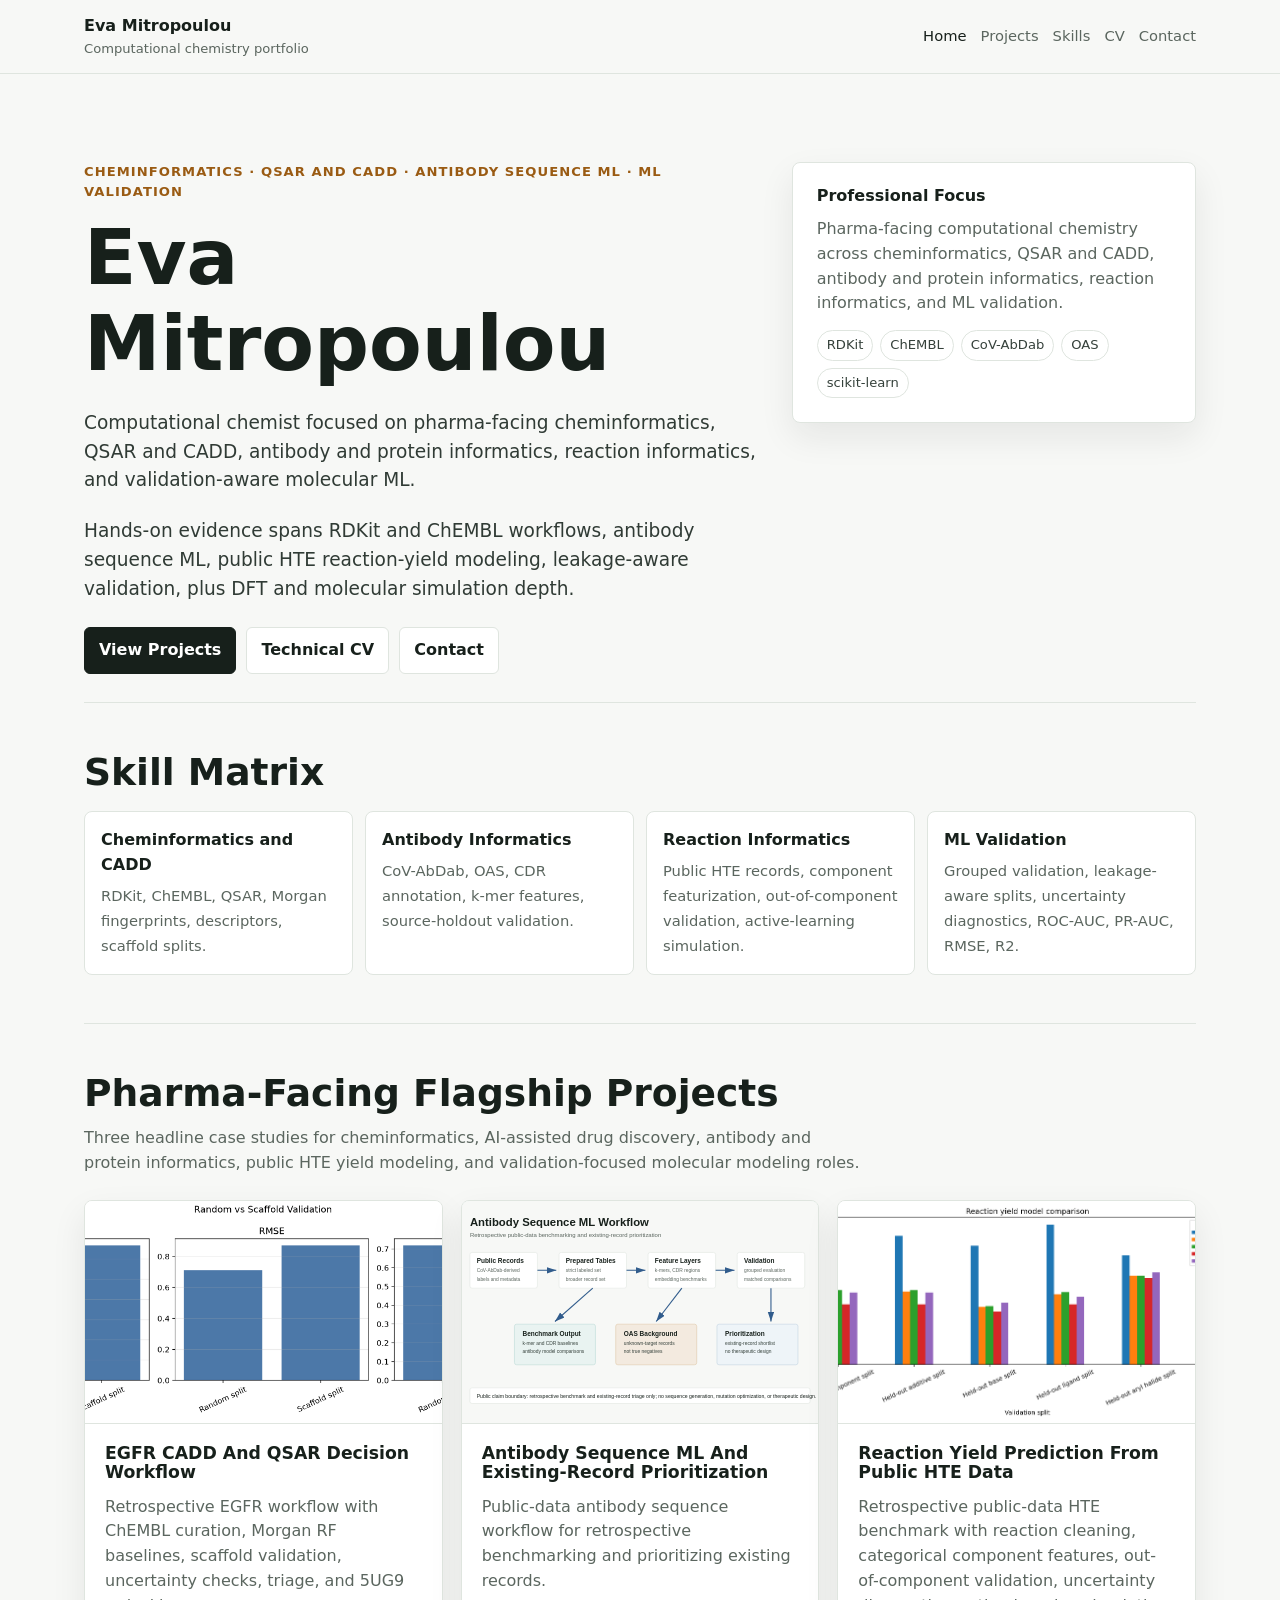
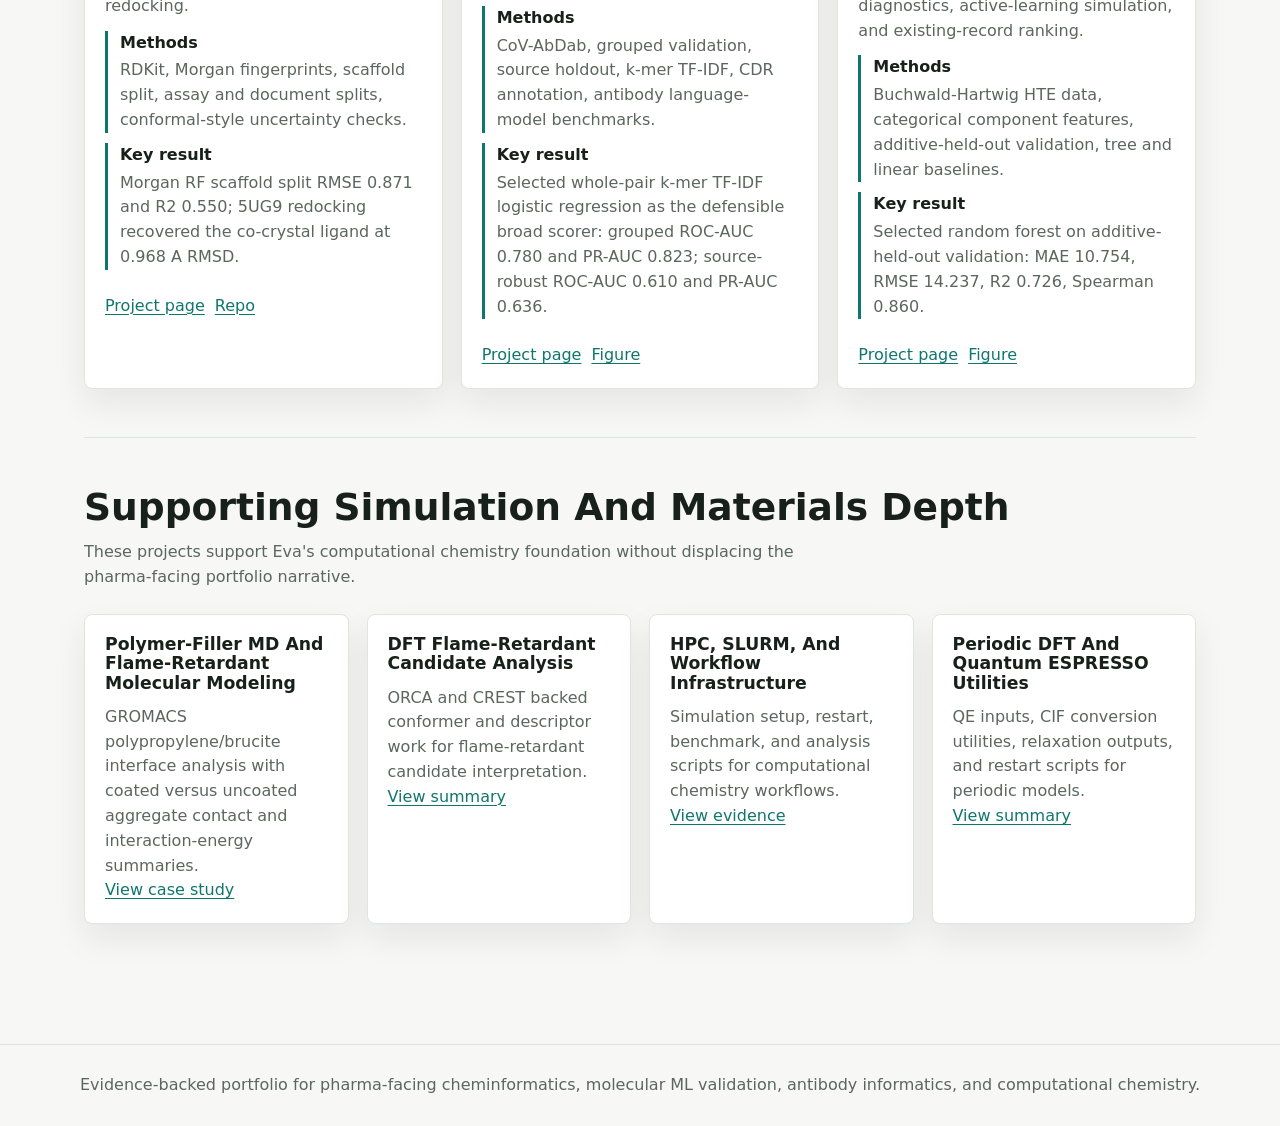
==== docs/index.html @ 7060576e "Normalize portfolio project hierarchy" ====
<!doctype html>
<html lang="en">
  <head>
    <meta charset="utf-8">
    <meta name="viewport" content="width=device-width, initial-scale=1">
    <title>Eva Mitropoulou | Computational Chemistry Portfolio</title>
    <meta name="description" content="Eva Mitropoulou portfolio: cheminformatics, QSAR and CADD, antibody sequence ML, reaction informatics, molecular simulation, and ML validation.">
    <link rel="stylesheet" href="assets/css/styles.css">
  </head>
  <body>
    <header class="site-header">
      <nav class="nav" aria-label="Primary navigation">
        <a class="brand" href="index.html">
          <strong>Eva Mitropoulou</strong>
          <span>Computational chemistry portfolio</span>
        </a>
        <div class="nav-links">
          <a href="index.html" aria-current="page">Home</a>
          <a href="projects.html">Projects</a>
          <a href="skills.html">Skills</a>
          <a href="cv.html">CV</a>
          <a href="contact.html">Contact</a>
        </div>
      </nav>
    </header>

    <main>
      <section class="hero">
        <div>
          <p class="eyebrow">Cheminformatics · QSAR and CADD · antibody sequence ML · ML validation</p>
          <h1>Eva Mitropoulou</h1>
          <p class="lead">Computational chemist focused on pharma-facing cheminformatics, QSAR and CADD, antibody and protein informatics, reaction informatics, and validation-aware molecular ML.</p>
          <p class="lead">Hands-on evidence spans RDKit and ChEMBL workflows, antibody sequence ML, public HTE reaction-yield modeling, leakage-aware validation, plus DFT and molecular simulation depth.</p>
          <div class="cta-row">
            <a class="button" href="projects.html">View Projects</a>
            <a class="button secondary" href="cv.html">Technical CV</a>
            <a class="button secondary" href="contact.html">Contact</a>
          </div>
        </div>
        <aside class="hero-panel" aria-label="Professional focus">
          <h2>Professional Focus</h2>
          <p>Pharma-facing computational chemistry across cheminformatics, QSAR and CADD, antibody and protein informatics, reaction informatics, and ML validation.</p>
          <ul class="tag-list">
            <li>RDKit</li>
            <li>ChEMBL</li>
            <li>CoV-AbDab</li>
            <li>OAS</li>
            <li>scikit-learn</li>
          </ul>
        </aside>
      </section>

      <section class="section" aria-labelledby="skill-matrix">
        <h2 id="skill-matrix">Skill Matrix</h2>
        <div class="matrix">
          <div class="matrix-item">
            <strong>Cheminformatics and CADD</strong>
            <span>RDKit, ChEMBL, QSAR, Morgan fingerprints, descriptors, scaffold splits.</span>
          </div>
          <div class="matrix-item">
            <strong>Antibody Informatics</strong>
            <span>CoV-AbDab, OAS, CDR annotation, k-mer features, source-holdout validation.</span>
          </div>
          <div class="matrix-item">
            <strong>Reaction Informatics</strong>
              <span>Public HTE records, component featurization, out-of-component validation, active-learning simulation.</span>
          </div>
          <div class="matrix-item">
            <strong>ML Validation</strong>
              <span>Grouped validation, leakage-aware splits, uncertainty diagnostics, ROC-AUC, PR-AUC, RMSE, R2.</span>
          </div>
        </div>
      </section>

      <section class="section" aria-labelledby="flagships">
        <h2 id="flagships">Pharma-Facing Flagship Projects</h2>
        <p class="section-intro">Three headline case studies for cheminformatics, AI-assisted drug discovery, antibody and protein informatics, public HTE yield modeling, and validation-focused molecular modeling roles.</p>
        <div class="grid three">

          <article class="card">
            <img class="figure-thumb" src="assets/figures/egfr_random_vs_scaffold.png" alt="EGFR random versus scaffold split performance">
            <div class="card-body">
              <h3>EGFR CADD And QSAR Decision Workflow</h3>
              <p>Retrospective EGFR workflow with ChEMBL curation, Morgan RF baselines, scaffold validation, uncertainty checks, triage, and 5UG9 redocking.</p>
              <dl class="meta-list">
                <div>
                  <dt>Methods</dt>
                  <dd>RDKit, Morgan fingerprints, scaffold split, assay and document splits, conformal-style uncertainty checks.</dd>
                </div>
                <div>
                  <dt>Key result</dt>
                  <dd>Morgan RF scaffold split RMSE 0.871 and R2 0.550; 5UG9 redocking recovered the co-crystal ligand at 0.968 A RMSD.</dd>
                </div>
              </dl>
              <div class="link-row">
                <a href="projects/egfr-qsar-cadd.html">Project page</a>
                <a href="https://github.com/eva-mitropoulou/egfr-cadd-qsar-admet">Repo</a>
              </div>
            </div>
          </article>
          <article class="card">
            <img class="figure-thumb" src="assets/figures/antibody_pipeline.svg" alt="Antibody sequence ML workflow diagram">
            <div class="card-body">
              <h3>Antibody Sequence ML And Existing-Record Prioritization</h3>
              <p>Public-data antibody sequence workflow for retrospective benchmarking and prioritizing existing records.</p>
              <dl class="meta-list">
                <div>
                  <dt>Methods</dt>
                  <dd>CoV-AbDab, grouped validation, source holdout, k-mer TF-IDF, CDR annotation, antibody language-model benchmarks.</dd>
                </div>
                <div>
                  <dt>Key result</dt>
                  <dd>Selected whole-pair k-mer TF-IDF logistic regression as the defensible broad scorer: grouped ROC-AUC 0.780 and PR-AUC 0.823; source-robust ROC-AUC 0.610 and PR-AUC 0.636.</dd>
                </div>
              </dl>
              <div class="link-row">
                <a href="projects/antibody-sequence-ml.html">Project page</a>
                <a href="assets/figures/antibody_pipeline.svg">Figure</a>
              </div>
            </div>
          </article>

          <article class="card">
            <img class="figure-thumb" src="assets/figures/reaction_yield_model_comparison.png" alt="Reaction-yield model comparison by validation split">
            <div class="card-body">
              <h3>Reaction Yield Prediction From Public HTE Data</h3>
              <p>Retrospective public-data HTE benchmark with reaction cleaning, categorical component features, out-of-component validation, uncertainty diagnostics, active-learning simulation, and existing-record ranking.</p>
              <dl class="meta-list">
                <div>
                  <dt>Methods</dt>
                  <dd>Buchwald-Hartwig HTE data, categorical component features, additive-held-out validation, tree and linear baselines.</dd>
                </div>
                <div>
                  <dt>Key result</dt>
                  <dd>Selected random forest on additive-held-out validation: MAE 10.754, RMSE 14.237, R2 0.726, Spearman 0.860.</dd>
                </div>
              </dl>
              <div class="link-row">
                <a href="projects/reaction-yield-ml.html">Project page</a>
                <a href="assets/figures/reaction_yield_active_learning_budget_curve.png">Figure</a>
              </div>
            </div>
          </article>
        </div>
      </section>

      <section class="section" aria-labelledby="secondary">
        <h2 id="secondary">Supporting Simulation And Materials Depth</h2>
        <p class="section-intro">These projects support Eva's computational chemistry foundation without displacing the pharma-facing portfolio narrative.</p>
        <div class="grid four">
          <article class="card">
            <div class="card-body">
              <h3>Polymer-Filler MD And Flame-Retardant Molecular Modeling</h3>
              <p>GROMACS polypropylene/brucite interface analysis with coated versus uncoated aggregate contact and interaction-energy summaries.</p>
              <a href="projects/polymer-filler-md.html">View case study</a>
            </div>
          </article>
          <article class="card">
            <div class="card-body">
              <h3>DFT Flame-Retardant Candidate Analysis</h3>
              <p>ORCA and CREST backed conformer and descriptor work for flame-retardant candidate interpretation.</p>
              <a href="projects.html#secondary-projects">View summary</a>
            </div>
          </article>
          <article class="card">
            <div class="card-body">
              <h3>HPC, SLURM, And Workflow Infrastructure</h3>
              <p>Simulation setup, restart, benchmark, and analysis scripts for computational chemistry workflows.</p>
              <a href="skills.html#reproducibility">View evidence</a>
            </div>
          </article>
          <article class="card">
            <div class="card-body">
              <h3>Periodic DFT And Quantum ESPRESSO Utilities</h3>
              <p>QE inputs, CIF conversion utilities, relaxation outputs, and restart scripts for periodic models.</p>
              <a href="projects.html#secondary-projects">View summary</a>
            </div>
          </article>
        </div>
      </section>
    </main>

    <footer class="footer">
      <span>Evidence-backed portfolio for pharma-facing cheminformatics, molecular ML validation, antibody informatics, and computational chemistry.</span>
    </footer>
  </body>
</html>
---- docs/assets/css/styles.css ----
:root {
  --bg: #f7f8f6;
  --panel: #ffffff;
  --ink: #17201b;
  --muted: #5b665f;
  --line: #dfe5df;
  --accent: #0f766e;
  --accent-2: #9a5b13;
  --accent-3: #315c8c;
  --soft: #e9f3f1;
  --soft-2: #f3eadf;
  --shadow: 0 14px 34px rgba(20, 31, 27, 0.08);
}

* {
  box-sizing: border-box;
}

html {
  scroll-behavior: smooth;
}

body {
  margin: 0;
  background: var(--bg);
  color: var(--ink);
  font-family: Inter, ui-sans-serif, system-ui, -apple-system, BlinkMacSystemFont, "Segoe UI", sans-serif;
  font-size: 16px;
  line-height: 1.55;
}

a {
  color: var(--accent);
  text-decoration-thickness: 1px;
  text-underline-offset: 3px;
}

a:hover {
  color: #0b5f59;
}

.site-header {
  position: sticky;
  top: 0;
  z-index: 10;
  border-bottom: 1px solid var(--line);
  background: rgba(247, 248, 246, 0.94);
  backdrop-filter: blur(12px);
}

.nav {
  display: flex;
  align-items: center;
  justify-content: space-between;
  max-width: 1160px;
  margin: 0 auto;
  padding: 14px 24px;
  gap: 20px;
}

.brand {
  display: flex;
  flex-direction: column;
  color: var(--ink);
  text-decoration: none;
  min-width: 210px;
}

.brand strong {
  font-size: 1rem;
  letter-spacing: 0;
}

.brand span {
  color: var(--muted);
  font-size: 0.82rem;
}

.nav-links {
  display: flex;
  flex-wrap: wrap;
  justify-content: flex-end;
  gap: 14px;
}

.nav-links a {
  color: var(--muted);
  font-size: 0.92rem;
  text-decoration: none;
}

.nav-links a[aria-current="page"],
.nav-links a:hover {
  color: var(--ink);
}

main {
  max-width: 1160px;
  margin: 0 auto;
  padding: 54px 24px 72px;
}

.hero {
  display: grid;
  grid-template-columns: minmax(0, 1.25fr) minmax(290px, 0.75fr);
  gap: 34px;
  align-items: start;
  padding: 34px 0 28px;
}

.eyebrow {
  margin: 0 0 12px;
  color: var(--accent-2);
  font-size: 0.82rem;
  font-weight: 700;
  letter-spacing: 0.08em;
  text-transform: uppercase;
}

h1,
h2,
h3 {
  margin: 0;
  line-height: 1.12;
  letter-spacing: 0;
}

h1 {
  max-width: 900px;
  font-size: clamp(2.2rem, 6vw, 5rem);
}

h2 {
  font-size: clamp(1.55rem, 3vw, 2.35rem);
  margin-bottom: 18px;
}

h3 {
  font-size: 1.08rem;
}

.lead {
  max-width: 790px;
  margin: 22px 0 0;
  color: #303b35;
  font-size: 1.16rem;
}

.hero-panel {
  border: 1px solid var(--line);
  border-radius: 8px;
  background: var(--panel);
  box-shadow: var(--shadow);
  padding: 24px;
}

.hero-panel h2 {
  font-size: 1rem;
  margin-bottom: 12px;
}

.hero-panel p {
  margin: 0;
  color: var(--muted);
}

.cta-row,
.link-row {
  display: flex;
  flex-wrap: wrap;
  gap: 10px;
  margin-top: 24px;
}

.button {
  display: inline-flex;
  align-items: center;
  justify-content: center;
  min-height: 42px;
  padding: 10px 14px;
  border: 1px solid var(--ink);
  border-radius: 6px;
  background: var(--ink);
  color: white;
  font-weight: 700;
  text-decoration: none;
}

.button.secondary {
  border-color: var(--line);
  background: white;
  color: var(--ink);
}

.section {
  padding: 48px 0;
  border-top: 1px solid var(--line);
}

.section:first-child {
  border-top: 0;
}

.section-intro {
  max-width: 780px;
  margin: -6px 0 24px;
  color: var(--muted);
}

.grid {
  display: grid;
  gap: 18px;
}

.grid.three {
  grid-template-columns: repeat(3, minmax(0, 1fr));
}

.grid.four {
  grid-template-columns: repeat(4, minmax(0, 1fr));
}

.grid.two {
  grid-template-columns: repeat(2, minmax(0, 1fr));
}

.card {
  border: 1px solid var(--line);
  border-radius: 8px;
  background: var(--panel);
  box-shadow: var(--shadow);
  overflow: hidden;
}

.card-body {
  padding: 20px;
}

.card p {
  color: var(--muted);
}

.card p,
.card ul,
.card dl {
  margin: 12px 0 0;
}

.figure-thumb {
  display: block;
  width: 100%;
  aspect-ratio: 16 / 10;
  object-fit: cover;
  border-bottom: 1px solid var(--line);
  background: var(--soft);
}

.tag-list {
  display: flex;
  flex-wrap: wrap;
  gap: 7px;
  margin: 14px 0 0;
  padding: 0;
  list-style: none;
}

.tag-list li {
  border: 1px solid var(--line);
  border-radius: 999px;
  background: #fff;
  color: #35413b;
  font-size: 0.82rem;
  padding: 4px 9px;
}

.meta-list {
  display: grid;
  gap: 10px;
}

.meta-list div {
  border-left: 3px solid var(--accent);
  padding-left: 12px;
}

.meta-list dt {
  color: var(--ink);
  font-weight: 700;
}

.meta-list dd {
  margin: 3px 0 0;
  color: var(--muted);
}

.matrix {
  display: grid;
  grid-template-columns: repeat(4, minmax(0, 1fr));
  gap: 12px;
}

.matrix-item {
  border: 1px solid var(--line);
  border-radius: 8px;
  background: var(--panel);
  padding: 16px;
}

.matrix-item strong {
  display: block;
  margin-bottom: 6px;
}

.matrix-item span {
  color: var(--muted);
  font-size: 0.92rem;
}

.project-detail {
  max-width: 920px;
}

.project-detail h2 {
  margin-top: 38px;
  font-size: 1.55rem;
}

.project-detail h2:first-of-type {
  margin-top: 0;
}

.project-detail p,
.project-detail li {
  color: #333f39;
}

.project-detail figure {
  margin: 24px 0;
}

.project-detail figure img {
  width: 100%;
  border: 1px solid var(--line);
  border-radius: 8px;
  background: white;
}

.project-detail figcaption {
  color: var(--muted);
  font-size: 0.92rem;
  margin-top: 8px;
}

.table-wrap {
  overflow-x: auto;
  border: 1px solid var(--line);
  border-radius: 8px;
  background: white;
}

table {
  width: 100%;
  border-collapse: collapse;
  min-width: 620px;
}

th,
td {
  padding: 12px 14px;
  border-bottom: 1px solid var(--line);
  text-align: left;
  vertical-align: top;
}

th {
  background: var(--soft);
  font-size: 0.88rem;
}

td {
  color: #344039;
}

.callout {
  border-left: 4px solid var(--accent-3);
  background: #eef4f8;
  padding: 16px 18px;
  margin: 22px 0;
}

.callout p {
  margin: 0;
}

.footer {
  border-top: 1px solid var(--line);
  padding: 28px 24px;
  color: var(--muted);
  text-align: center;
}

@media (max-width: 900px) {
  .hero,
  .grid.four,
  .grid.three,
  .grid.two,
  .matrix {
    grid-template-columns: 1fr;
  }

  .nav {
    align-items: flex-start;
    flex-direction: column;
  }

  .nav-links {
    justify-content: flex-start;
  }
}

@media (max-width: 560px) {
  main {
    padding: 34px 18px 56px;
  }

  .hero {
    padding-top: 12px;
  }

  h1 {
    font-size: 2.3rem;
  }
}
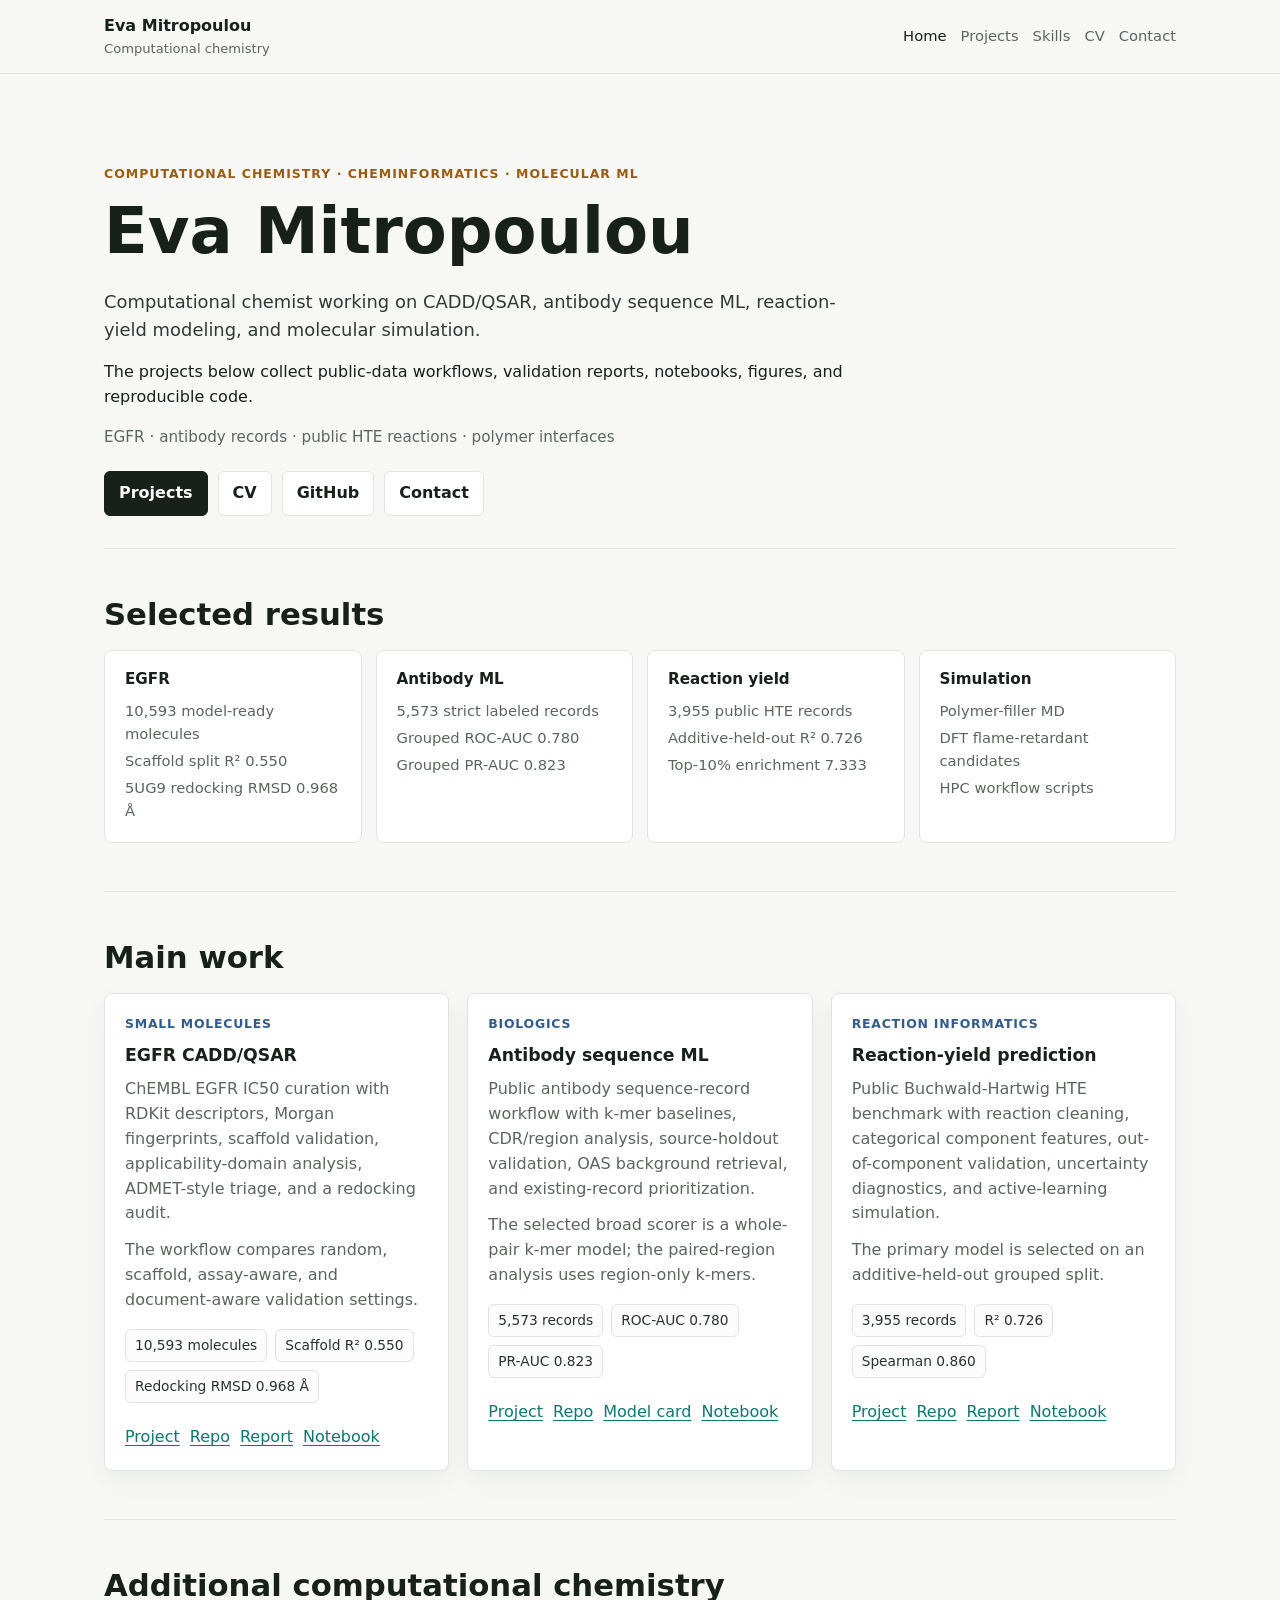
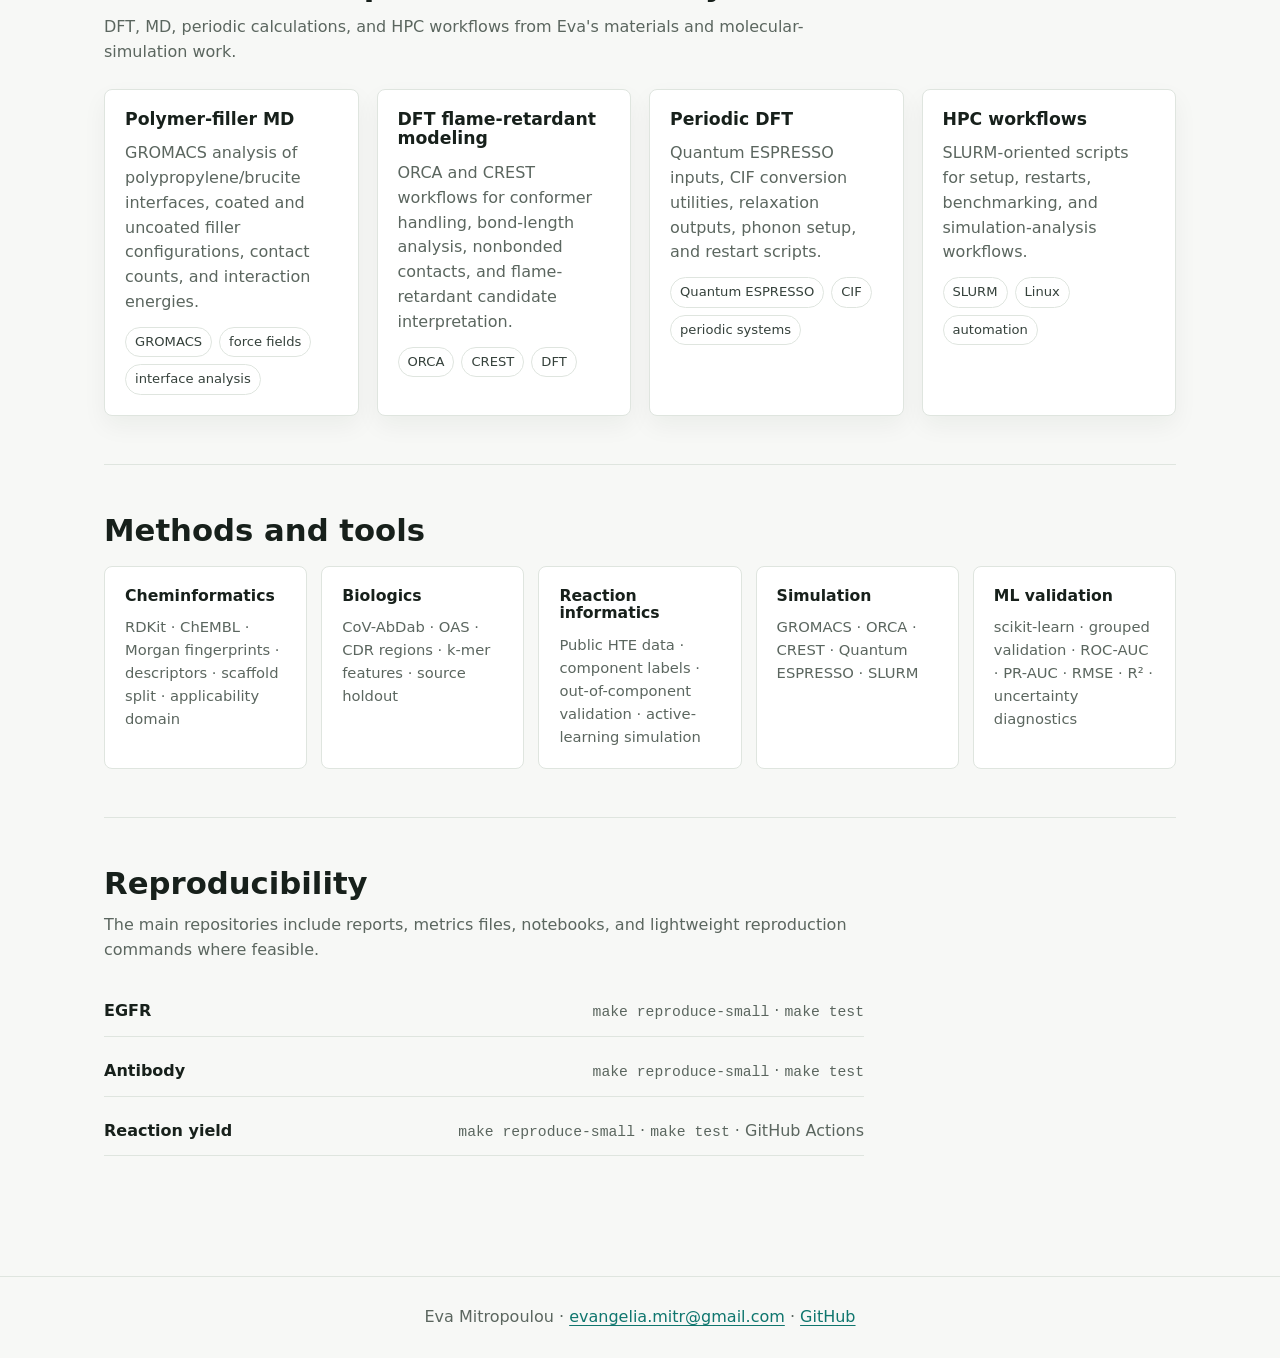
==== commit c70780bd: "Refine portfolio site with laconic technical layout" ====
--- a/docs/index.html
+++ b/docs/index.html
@@ -3,8 +3,14 @@
   <head>
     <meta charset="utf-8">
     <meta name="viewport" content="width=device-width, initial-scale=1">
-    <title>Eva Mitropoulou | Computational Chemistry Portfolio</title>
-    <meta name="description" content="Eva Mitropoulou portfolio: cheminformatics, QSAR and CADD, antibody sequence ML, reaction informatics, molecular simulation, and ML validation.">
+    <title>Eva Mitropoulou | Computational Chemistry</title>
+    <meta name="description" content="Computational chemistry portfolio: CADD/QSAR, antibody sequence ML, reaction-yield modeling, molecular simulation, and ML validation.">
+    <meta property="og:title" content="Eva Mitropoulou | Computational Chemistry">
+    <meta property="og:description" content="Computational chemistry portfolio: CADD/QSAR, antibody sequence ML, reaction-yield modeling, molecular simulation, and ML validation.">
+    <meta property="og:type" content="website">
+    <meta property="og:url" content="https://eva-mitropoulou.github.io/portfolio/">
+    <meta property="og:image" content="https://eva-mitropoulou.github.io/portfolio/assets/figures/portfolio_og_card.svg">
+    <link rel="icon" href="assets/figures/favicon.svg" type="image/svg+xml">
     <link rel="stylesheet" href="assets/css/styles.css">
   </head>
   <body>
@@ -12,7 +18,7 @@
       <nav class="nav" aria-label="Primary navigation">
         <a class="brand" href="index.html">
           <strong>Eva Mitropoulou</strong>
-          <span>Computational chemistry portfolio</span>
+          <span>Computational chemistry</span>
         </a>
         <div class="nav-links">
           <a href="index.html" aria-current="page">Home</a>
@@ -26,162 +32,182 @@
 
     <main>
       <section class="hero">
-        <div>
-          <p class="eyebrow">Cheminformatics · QSAR and CADD · antibody sequence ML · ML validation</p>
-          <h1>Eva Mitropoulou</h1>
-          <p class="lead">Computational chemist focused on pharma-facing cheminformatics, QSAR and CADD, antibody and protein informatics, reaction informatics, and validation-aware molecular ML.</p>
-          <p class="lead">Hands-on evidence spans RDKit and ChEMBL workflows, antibody sequence ML, public HTE reaction-yield modeling, leakage-aware validation, plus DFT and molecular simulation depth.</p>
-          <div class="cta-row">
-            <a class="button" href="projects.html">View Projects</a>
-            <a class="button secondary" href="cv.html">Technical CV</a>
-            <a class="button secondary" href="contact.html">Contact</a>
-          </div>
-        </div>
-        <aside class="hero-panel" aria-label="Professional focus">
-          <h2>Professional Focus</h2>
-          <p>Pharma-facing computational chemistry across cheminformatics, QSAR and CADD, antibody and protein informatics, reaction informatics, and ML validation.</p>
-          <ul class="tag-list">
-            <li>RDKit</li>
-            <li>ChEMBL</li>
-            <li>CoV-AbDab</li>
-            <li>OAS</li>
-            <li>scikit-learn</li>
-          </ul>
-        </aside>
-      </section>
-
-      <section class="section" aria-labelledby="skill-matrix">
-        <h2 id="skill-matrix">Skill Matrix</h2>
-        <div class="matrix">
-          <div class="matrix-item">
-            <strong>Cheminformatics and CADD</strong>
-            <span>RDKit, ChEMBL, QSAR, Morgan fingerprints, descriptors, scaffold splits.</span>
-          </div>
-          <div class="matrix-item">
-            <strong>Antibody Informatics</strong>
-            <span>CoV-AbDab, OAS, CDR annotation, k-mer features, source-holdout validation.</span>
-          </div>
-          <div class="matrix-item">
-            <strong>Reaction Informatics</strong>
-              <span>Public HTE records, component featurization, out-of-component validation, active-learning simulation.</span>
-          </div>
-          <div class="matrix-item">
-            <strong>ML Validation</strong>
-              <span>Grouped validation, leakage-aware splits, uncertainty diagnostics, ROC-AUC, PR-AUC, RMSE, R2.</span>
-          </div>
-        </div>
-      </section>
-
-      <section class="section" aria-labelledby="flagships">
-        <h2 id="flagships">Pharma-Facing Flagship Projects</h2>
-        <p class="section-intro">Three headline case studies for cheminformatics, AI-assisted drug discovery, antibody and protein informatics, public HTE yield modeling, and validation-focused molecular modeling roles.</p>
+        <p class="eyebrow">Computational chemistry · cheminformatics · molecular ML</p>
+        <h1>Eva Mitropoulou</h1>
+        <p class="lead">Computational chemist working on CADD/QSAR, antibody sequence ML, reaction-yield modeling, and molecular simulation.</p>
+        <p>The projects below collect public-data workflows, validation reports, notebooks, figures, and reproducible code.</p>
+        <p class="hero-proof">EGFR · antibody records · public HTE reactions · polymer interfaces</p>
+        <div class="cta-row">
+          <a class="button" href="#main-work">Projects</a>
+          <a class="button secondary" href="cv.html">CV</a>
+          <a class="button secondary" href="https://github.com/eva-mitropoulou">GitHub</a>
+          <a class="button secondary" href="contact.html">Contact</a>
+        </div>
+      </section>
+
+      <section class="section" aria-labelledby="selected-results">
+        <h2 id="selected-results">Selected results</h2>
+        <div class="results-strip">
+          <article class="result-card">
+            <h3 class="result-title">EGFR</h3>
+            <p class="result-line">10,593 model-ready molecules</p>
+            <p class="result-line">Scaffold split R² 0.550</p>
+            <p class="result-line">5UG9 redocking RMSD 0.968 Å</p>
+          </article>
+          <article class="result-card">
+            <h3 class="result-title">Antibody ML</h3>
+            <p class="result-line">5,573 strict labeled records</p>
+            <p class="result-line">Grouped ROC-AUC 0.780</p>
+            <p class="result-line">Grouped PR-AUC 0.823</p>
+          </article>
+          <article class="result-card">
+            <h3 class="result-title">Reaction yield</h3>
+            <p class="result-line">3,955 public HTE records</p>
+            <p class="result-line">Additive-held-out R² 0.726</p>
+            <p class="result-line">Top-10% enrichment 7.333</p>
+          </article>
+          <article class="result-card">
+            <h3 class="result-title">Simulation</h3>
+            <p class="result-line">Polymer-filler MD</p>
+            <p class="result-line">DFT flame-retardant candidates</p>
+            <p class="result-line">HPC workflow scripts</p>
+          </article>
+        </div>
+      </section>
+
+      <section class="section" id="main-work" aria-labelledby="main-work-title">
+        <h2 id="main-work-title">Main work</h2>
         <div class="grid three">
-
-          <article class="card">
-            <img class="figure-thumb" src="assets/figures/egfr_random_vs_scaffold.png" alt="EGFR random versus scaffold split performance">
-            <div class="card-body">
-              <h3>EGFR CADD And QSAR Decision Workflow</h3>
-              <p>Retrospective EGFR workflow with ChEMBL curation, Morgan RF baselines, scaffold validation, uncertainty checks, triage, and 5UG9 redocking.</p>
-              <dl class="meta-list">
-                <div>
-                  <dt>Methods</dt>
-                  <dd>RDKit, Morgan fingerprints, scaffold split, assay and document splits, conformal-style uncertainty checks.</dd>
-                </div>
-                <div>
-                  <dt>Key result</dt>
-                  <dd>Morgan RF scaffold split RMSE 0.871 and R2 0.550; 5UG9 redocking recovered the co-crystal ligand at 0.968 A RMSD.</dd>
-                </div>
-              </dl>
-              <div class="link-row">
-                <a href="projects/egfr-qsar-cadd.html">Project page</a>
-                <a href="https://github.com/eva-mitropoulou/egfr-cadd-qsar-admet">Repo</a>
-              </div>
-            </div>
-          </article>
-          <article class="card">
-            <img class="figure-thumb" src="assets/figures/antibody_pipeline.svg" alt="Antibody sequence ML workflow diagram">
-            <div class="card-body">
-              <h3>Antibody Sequence ML And Existing-Record Prioritization</h3>
-              <p>Public-data antibody sequence workflow for retrospective benchmarking and prioritizing existing records.</p>
-              <dl class="meta-list">
-                <div>
-                  <dt>Methods</dt>
-                  <dd>CoV-AbDab, grouped validation, source holdout, k-mer TF-IDF, CDR annotation, antibody language-model benchmarks.</dd>
-                </div>
-                <div>
-                  <dt>Key result</dt>
-                  <dd>Selected whole-pair k-mer TF-IDF logistic regression as the defensible broad scorer: grouped ROC-AUC 0.780 and PR-AUC 0.823; source-robust ROC-AUC 0.610 and PR-AUC 0.636.</dd>
-                </div>
-              </dl>
-              <div class="link-row">
-                <a href="projects/antibody-sequence-ml.html">Project page</a>
-                <a href="assets/figures/antibody_pipeline.svg">Figure</a>
-              </div>
-            </div>
-          </article>
-
-          <article class="card">
-            <img class="figure-thumb" src="assets/figures/reaction_yield_model_comparison.png" alt="Reaction-yield model comparison by validation split">
-            <div class="card-body">
-              <h3>Reaction Yield Prediction From Public HTE Data</h3>
-              <p>Retrospective public-data HTE benchmark with reaction cleaning, categorical component features, out-of-component validation, uncertainty diagnostics, active-learning simulation, and existing-record ranking.</p>
-              <dl class="meta-list">
-                <div>
-                  <dt>Methods</dt>
-                  <dd>Buchwald-Hartwig HTE data, categorical component features, additive-held-out validation, tree and linear baselines.</dd>
-                </div>
-                <div>
-                  <dt>Key result</dt>
-                  <dd>Selected random forest on additive-held-out validation: MAE 10.754, RMSE 14.237, R2 0.726, Spearman 0.860.</dd>
-                </div>
-              </dl>
-              <div class="link-row">
-                <a href="projects/reaction-yield-ml.html">Project page</a>
-                <a href="assets/figures/reaction_yield_active_learning_budget_curve.png">Figure</a>
-              </div>
-            </div>
-          </article>
-        </div>
-      </section>
-
-      <section class="section" aria-labelledby="secondary">
-        <h2 id="secondary">Supporting Simulation And Materials Depth</h2>
-        <p class="section-intro">These projects support Eva's computational chemistry foundation without displacing the pharma-facing portfolio narrative.</p>
+          <article class="work-card">
+            <span class="domain-label">Small molecules</span>
+            <h3>EGFR CADD/QSAR</h3>
+            <p>ChEMBL EGFR IC50 curation with RDKit descriptors, Morgan fingerprints, scaffold validation, applicability-domain analysis, ADMET-style triage, and a redocking audit.</p>
+            <p>The workflow compares random, scaffold, assay-aware, and document-aware validation settings.</p>
+            <div class="metric-row">
+              <span class="mini-metric">10,593 molecules</span>
+              <span class="mini-metric">Scaffold R² 0.550</span>
+              <span class="mini-metric">Redocking RMSD 0.968 Å</span>
+            </div>
+            <div class="link-row">
+              <a href="projects/egfr-qsar-cadd.html">Project</a>
+              <a href="https://github.com/eva-mitropoulou/egfr-cadd-qsar-admet">Repo</a>
+              <a href="https://github.com/eva-mitropoulou/egfr-cadd-qsar-admet/blob/main/reports/final_egfr_cadd_qsar_report.md">Report</a>
+              <a href="https://github.com/eva-mitropoulou/portfolio/blob/master/projects/egfr-cadd-qsar/notebooks/02_egfr_qsar_cadd_benchmark.ipynb">Notebook</a>
+            </div>
+          </article>
+
+          <article class="work-card">
+            <span class="domain-label">Biologics</span>
+            <h3>Antibody sequence ML</h3>
+            <p>Public antibody sequence-record workflow with k-mer baselines, CDR/region analysis, source-holdout validation, OAS background retrieval, and existing-record prioritization.</p>
+            <p>The selected broad scorer is a whole-pair k-mer model; the paired-region analysis uses region-only k-mers.</p>
+            <div class="metric-row">
+              <span class="mini-metric">5,573 records</span>
+              <span class="mini-metric">ROC-AUC 0.780</span>
+              <span class="mini-metric">PR-AUC 0.823</span>
+            </div>
+            <div class="link-row">
+              <a href="projects/antibody-sequence-ml.html">Project</a>
+              <a href="https://github.com/eva-mitropoulou/antibody-prioritization">Repo</a>
+              <a href="https://github.com/eva-mitropoulou/antibody-prioritization/blob/main/docs/MODEL_CARD.md">Model card</a>
+              <a href="https://github.com/eva-mitropoulou/portfolio/blob/master/projects/antibody-sequence-ml/notebooks/01_antibody_sequence_ml_workflow.ipynb">Notebook</a>
+            </div>
+          </article>
+
+          <article class="work-card">
+            <span class="domain-label">Reaction informatics</span>
+            <h3>Reaction-yield prediction</h3>
+            <p>Public Buchwald-Hartwig HTE benchmark with reaction cleaning, categorical component features, out-of-component validation, uncertainty diagnostics, and active-learning simulation.</p>
+            <p>The primary model is selected on an additive-held-out grouped split.</p>
+            <div class="metric-row">
+              <span class="mini-metric">3,955 records</span>
+              <span class="mini-metric">R² 0.726</span>
+              <span class="mini-metric">Spearman 0.860</span>
+            </div>
+            <div class="link-row">
+              <a href="projects/reaction-yield-ml.html">Project</a>
+              <a href="https://github.com/eva-mitropoulou/reaction-yield-prediction">Repo</a>
+              <a href="https://github.com/eva-mitropoulou/reaction-yield-prediction/blob/main/reports/final_project_report.md">Report</a>
+              <a href="https://github.com/eva-mitropoulou/portfolio/blob/master/projects/reaction-yield-ml/notebooks/04_reaction_yield_ml_walkthrough.ipynb">Notebook</a>
+            </div>
+          </article>
+        </div>
+      </section>
+
+      <section class="section" aria-labelledby="additional-chemistry">
+        <h2 id="additional-chemistry">Additional computational chemistry</h2>
+        <p class="section-intro">DFT, MD, periodic calculations, and HPC workflows from Eva's materials and molecular-simulation work.</p>
         <div class="grid four">
-          <article class="card">
-            <div class="card-body">
-              <h3>Polymer-Filler MD And Flame-Retardant Molecular Modeling</h3>
-              <p>GROMACS polypropylene/brucite interface analysis with coated versus uncoated aggregate contact and interaction-energy summaries.</p>
-              <a href="projects/polymer-filler-md.html">View case study</a>
-            </div>
-          </article>
-          <article class="card">
-            <div class="card-body">
-              <h3>DFT Flame-Retardant Candidate Analysis</h3>
-              <p>ORCA and CREST backed conformer and descriptor work for flame-retardant candidate interpretation.</p>
-              <a href="projects.html#secondary-projects">View summary</a>
-            </div>
-          </article>
-          <article class="card">
-            <div class="card-body">
-              <h3>HPC, SLURM, And Workflow Infrastructure</h3>
-              <p>Simulation setup, restart, benchmark, and analysis scripts for computational chemistry workflows.</p>
-              <a href="skills.html#reproducibility">View evidence</a>
-            </div>
-          </article>
-          <article class="card">
-            <div class="card-body">
-              <h3>Periodic DFT And Quantum ESPRESSO Utilities</h3>
-              <p>QE inputs, CIF conversion utilities, relaxation outputs, and restart scripts for periodic models.</p>
-              <a href="projects.html#secondary-projects">View summary</a>
-            </div>
-          </article>
+          <article class="card compact-card">
+            <div class="card-body">
+              <h3>Polymer-filler MD</h3>
+              <p>GROMACS analysis of polypropylene/brucite interfaces, coated and uncoated filler configurations, contact counts, and interaction energies.</p>
+              <ul class="tag-list"><li>GROMACS</li><li>force fields</li><li>interface analysis</li></ul>
+            </div>
+          </article>
+          <article class="card compact-card">
+            <div class="card-body">
+              <h3>DFT flame-retardant modeling</h3>
+              <p>ORCA and CREST workflows for conformer handling, bond-length analysis, nonbonded contacts, and flame-retardant candidate interpretation.</p>
+              <ul class="tag-list"><li>ORCA</li><li>CREST</li><li>DFT</li></ul>
+            </div>
+          </article>
+          <article class="card compact-card">
+            <div class="card-body">
+              <h3>Periodic DFT</h3>
+              <p>Quantum ESPRESSO inputs, CIF conversion utilities, relaxation outputs, phonon setup, and restart scripts.</p>
+              <ul class="tag-list"><li>Quantum ESPRESSO</li><li>CIF</li><li>periodic systems</li></ul>
+            </div>
+          </article>
+          <article class="card compact-card">
+            <div class="card-body">
+              <h3>HPC workflows</h3>
+              <p>SLURM-oriented scripts for setup, restarts, benchmarking, and simulation-analysis workflows.</p>
+              <ul class="tag-list"><li>SLURM</li><li>Linux</li><li>automation</li></ul>
+            </div>
+          </article>
+        </div>
+      </section>
+
+      <section class="section" aria-labelledby="methods-tools">
+        <h2 id="methods-tools">Methods and tools</h2>
+        <div class="tools-grid">
+          <div class="tool-group">
+            <h3>Cheminformatics</h3>
+            <p>RDKit · ChEMBL · Morgan fingerprints · descriptors · scaffold split · applicability domain</p>
+          </div>
+          <div class="tool-group">
+            <h3>Biologics</h3>
+            <p>CoV-AbDab · OAS · CDR regions · k-mer features · source holdout</p>
+          </div>
+          <div class="tool-group">
+            <h3>Reaction informatics</h3>
+            <p>Public HTE data · component labels · out-of-component validation · active-learning simulation</p>
+          </div>
+          <div class="tool-group">
+            <h3>Simulation</h3>
+            <p>GROMACS · ORCA · CREST · Quantum ESPRESSO · SLURM</p>
+          </div>
+          <div class="tool-group">
+            <h3>ML validation</h3>
+            <p>scikit-learn · grouped validation · ROC-AUC · PR-AUC · RMSE · R² · uncertainty diagnostics</p>
+          </div>
+        </div>
+      </section>
+
+      <section class="section" aria-labelledby="reproducibility">
+        <h2 id="reproducibility">Reproducibility</h2>
+        <p class="section-intro">The main repositories include reports, metrics files, notebooks, and lightweight reproduction commands where feasible.</p>
+        <div class="repro-grid">
+          <div><strong>EGFR</strong><span><code>make reproduce-small</code> · <code>make test</code></span></div>
+          <div><strong>Antibody</strong><span><code>make reproduce-small</code> · <code>make test</code></span></div>
+          <div><strong>Reaction yield</strong><span><code>make reproduce-small</code> · <code>make test</code> · GitHub Actions</span></div>
         </div>
       </section>
     </main>
 
     <footer class="footer">
-      <span>Evidence-backed portfolio for pharma-facing cheminformatics, molecular ML validation, antibody informatics, and computational chemistry.</span>
+      <span>Eva Mitropoulou · <a href="mailto:evangelia.mitr@gmail.com">evangelia.mitr@gmail.com</a> · <a href="https://github.com/eva-mitropoulou">GitHub</a></span>
     </footer>
   </body>
 </html>
--- a/docs/assets/css/styles.css
+++ b/docs/assets/css/styles.css
@@ -9,7 +9,7 @@
   --accent-3: #315c8c;
   --soft: #e9f3f1;
   --soft-2: #f3eadf;
-  --shadow: 0 14px 34px rgba(20, 31, 27, 0.08);
+  --shadow: 0 10px 24px rgba(20, 31, 27, 0.05);
 }
 
 * {
@@ -44,7 +44,7 @@
   top: 0;
   z-index: 10;
   border-bottom: 1px solid var(--line);
-  background: rgba(247, 248, 246, 0.94);
+  background: rgba(247, 248, 246, 0.96);
   backdrop-filter: blur(12px);
 }
 
@@ -52,7 +52,7 @@
   display: flex;
   align-items: center;
   justify-content: space-between;
-  max-width: 1160px;
+  max-width: 1120px;
   margin: 0 auto;
   padding: 14px 24px;
   gap: 20px;
@@ -61,9 +61,9 @@
 .brand {
   display: flex;
   flex-direction: column;
+  min-width: 210px;
   color: var(--ink);
   text-decoration: none;
-  min-width: 210px;
 }
 
 .brand strong {
@@ -95,23 +95,20 @@
 }
 
 main {
-  max-width: 1160px;
+  max-width: 1120px;
   margin: 0 auto;
   padding: 54px 24px 72px;
 }
 
 .hero {
-  display: grid;
-  grid-template-columns: minmax(0, 1.25fr) minmax(290px, 0.75fr);
-  gap: 34px;
-  align-items: start;
-  padding: 34px 0 28px;
+  max-width: 850px;
+  padding: 36px 0 32px;
 }
 
 .eyebrow {
   margin: 0 0 12px;
   color: var(--accent-2);
-  font-size: 0.82rem;
+  font-size: 0.78rem;
   font-weight: 700;
   letter-spacing: 0.08em;
   text-transform: uppercase;
@@ -121,18 +118,18 @@
 h2,
 h3 {
   margin: 0;
-  line-height: 1.12;
+  line-height: 1.14;
   letter-spacing: 0;
 }
 
 h1 {
   max-width: 900px;
-  font-size: clamp(2.2rem, 6vw, 5rem);
+  font-size: clamp(2.35rem, 5vw, 4.7rem);
 }
 
 h2 {
-  font-size: clamp(1.55rem, 3vw, 2.35rem);
   margin-bottom: 18px;
+  font-size: clamp(1.42rem, 2.4vw, 2.05rem);
 }
 
 h3 {
@@ -140,28 +137,20 @@
 }
 
 .lead {
-  max-width: 790px;
-  margin: 22px 0 0;
+  max-width: 760px;
+  margin: 20px 0 0;
   color: #303b35;
-  font-size: 1.16rem;
-}
-
-.hero-panel {
-  border: 1px solid var(--line);
-  border-radius: 8px;
-  background: var(--panel);
-  box-shadow: var(--shadow);
-  padding: 24px;
-}
-
-.hero-panel h2 {
-  font-size: 1rem;
-  margin-bottom: 12px;
-}
-
-.hero-panel p {
-  margin: 0;
-  color: var(--muted);
+  font-size: 1.12rem;
+}
+
+.hero p:not(.eyebrow) {
+  max-width: 760px;
+}
+
+.hero-proof {
+  margin: 12px 0 0;
+  color: var(--muted);
+  font-size: 0.95rem;
 }
 
 .cta-row,
@@ -169,15 +158,15 @@
   display: flex;
   flex-wrap: wrap;
   gap: 10px;
-  margin-top: 24px;
+  margin-top: 22px;
 }
 
 .button {
   display: inline-flex;
   align-items: center;
   justify-content: center;
-  min-height: 42px;
-  padding: 10px 14px;
+  min-height: 40px;
+  padding: 9px 14px;
   border: 1px solid var(--ink);
   border-radius: 6px;
   background: var(--ink);
@@ -202,7 +191,7 @@
 }
 
 .section-intro {
-  max-width: 780px;
+  max-width: 760px;
   margin: -6px 0 24px;
   color: var(--muted);
 }
@@ -224,26 +213,140 @@
   grid-template-columns: repeat(2, minmax(0, 1fr));
 }
 
-.card {
+.card,
+.work-card,
+.result-card,
+.tool-group,
+.at-a-glance {
   border: 1px solid var(--line);
   border-radius: 8px;
   background: var(--panel);
   box-shadow: var(--shadow);
+}
+
+.card {
   overflow: hidden;
 }
 
-.card-body {
+.card-body,
+.work-card,
+.result-card,
+.tool-group,
+.at-a-glance {
   padding: 20px;
 }
 
-.card p {
+.card p,
+.work-card p,
+.tool-group p {
   color: var(--muted);
 }
 
 .card p,
 .card ul,
-.card dl {
+.card dl,
+.work-card p,
+.tool-group p {
   margin: 12px 0 0;
+}
+
+.work-card {
+  display: flex;
+  flex-direction: column;
+  min-height: 100%;
+}
+
+.domain-label {
+  display: inline-block;
+  width: fit-content;
+  margin: 0 0 12px;
+  color: var(--accent-3);
+  font-size: 0.78rem;
+  font-weight: 700;
+  letter-spacing: 0.06em;
+  text-transform: uppercase;
+}
+
+.metric-row {
+  display: flex;
+  flex-wrap: wrap;
+  gap: 8px;
+  margin-top: 16px;
+}
+
+.mini-metric {
+  display: inline-flex;
+  align-items: center;
+  min-height: 30px;
+  padding: 5px 9px;
+  border: 1px solid var(--line);
+  border-radius: 6px;
+  background: #fbfcfb;
+  color: #29342e;
+  font-size: 0.86rem;
+}
+
+.results-strip {
+  display: grid;
+  grid-template-columns: repeat(4, minmax(0, 1fr));
+  gap: 14px;
+}
+
+.result-card {
+  box-shadow: none;
+}
+
+.result-title {
+  margin-bottom: 12px;
+  font-size: 0.95rem;
+}
+
+.result-line {
+  margin: 4px 0 0;
+  color: var(--muted);
+  font-size: 0.92rem;
+}
+
+.tools-grid {
+  display: grid;
+  grid-template-columns: repeat(5, minmax(0, 1fr));
+  gap: 14px;
+}
+
+.tool-group {
+  box-shadow: none;
+}
+
+.tool-group h3 {
+  font-size: 0.98rem;
+}
+
+.tool-group p {
+  font-size: 0.92rem;
+}
+
+.repro-grid {
+  display: grid;
+  gap: 10px;
+  max-width: 760px;
+}
+
+.repro-grid div {
+  display: flex;
+  flex-wrap: wrap;
+  align-items: baseline;
+  justify-content: space-between;
+  gap: 10px;
+  padding: 12px 0;
+  border-bottom: 1px solid var(--line);
+}
+
+.repro-grid strong {
+  color: var(--ink);
+}
+
+.repro-grid span {
+  color: var(--muted);
 }
 
 .figure-thumb {
@@ -322,7 +425,7 @@
 
 .project-detail h2 {
   margin-top: 38px;
-  font-size: 1.55rem;
+  font-size: 1.45rem;
 }
 
 .project-detail h2:first-of-type {
@@ -349,6 +452,26 @@
   color: var(--muted);
   font-size: 0.92rem;
   margin-top: 8px;
+}
+
+.at-a-glance {
+  display: grid;
+  gap: 10px;
+  margin: 26px 0 34px;
+  box-shadow: none;
+}
+
+.at-a-glance h2 {
+  margin: 0 0 2px;
+  font-size: 1.15rem;
+}
+
+.glance-item {
+  color: #334039;
+}
+
+.glance-item strong {
+  color: var(--ink);
 }
 
 .table-wrap {
@@ -381,6 +504,20 @@
   color: #344039;
 }
 
+pre {
+  overflow-x: auto;
+  padding: 14px 16px;
+  border: 1px solid var(--line);
+  border-radius: 8px;
+  background: #ffffff;
+  color: #26312b;
+}
+
+code {
+  font-family: ui-monospace, SFMono-Regular, Menlo, Monaco, Consolas, "Liberation Mono", monospace;
+  font-size: 0.92em;
+}
+
 .callout {
   border-left: 4px solid var(--accent-3);
   background: #eef4f8;
@@ -399,11 +536,17 @@
   text-align: center;
 }
 
-@media (max-width: 900px) {
-  .hero,
+@media (max-width: 1000px) {
   .grid.four,
+  .tools-grid {
+    grid-template-columns: repeat(2, minmax(0, 1fr));
+  }
+}
+
+@media (max-width: 860px) {
   .grid.three,
   .grid.two,
+  .results-strip,
   .matrix {
     grid-template-columns: 1fr;
   }
@@ -430,4 +573,14 @@
   h1 {
     font-size: 2.3rem;
   }
-}
+
+  .grid.four,
+  .tools-grid {
+    grid-template-columns: 1fr;
+  }
+
+  .repro-grid div {
+    align-items: flex-start;
+    flex-direction: column;
+  }
+}
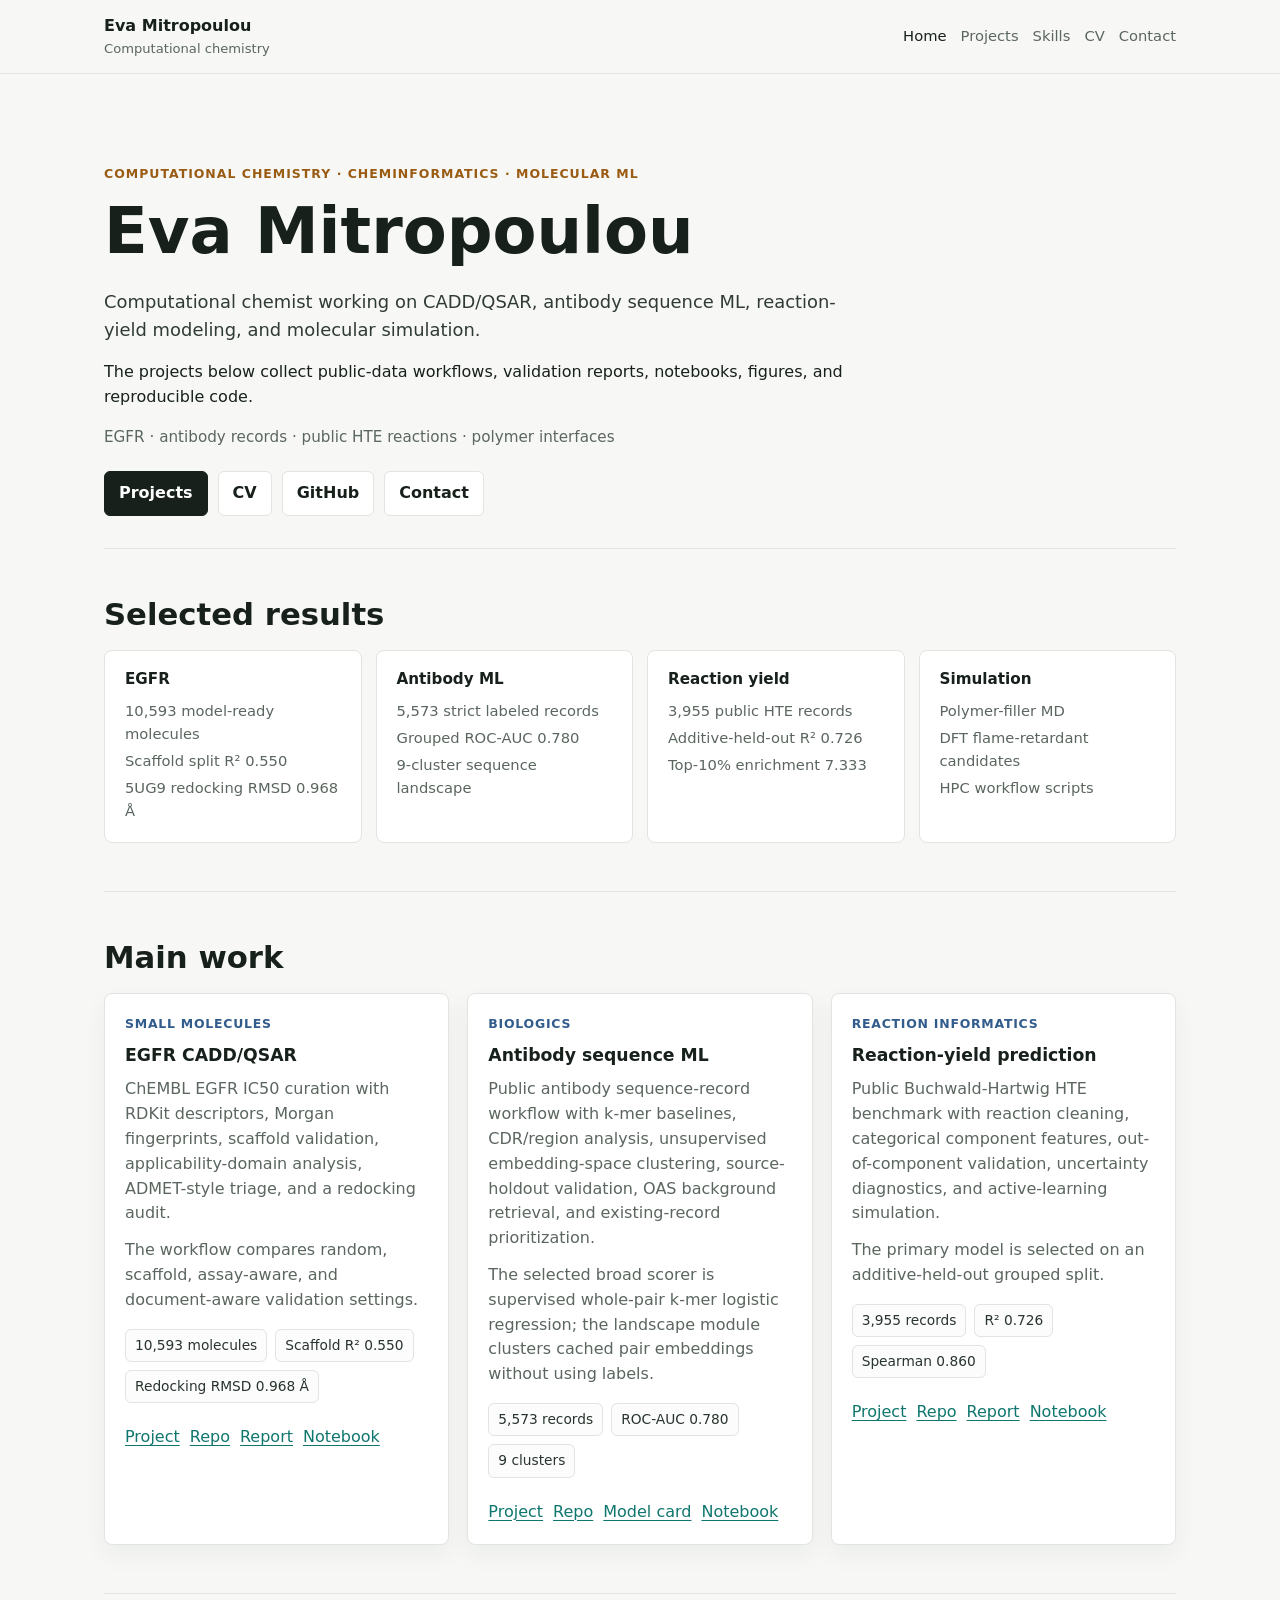
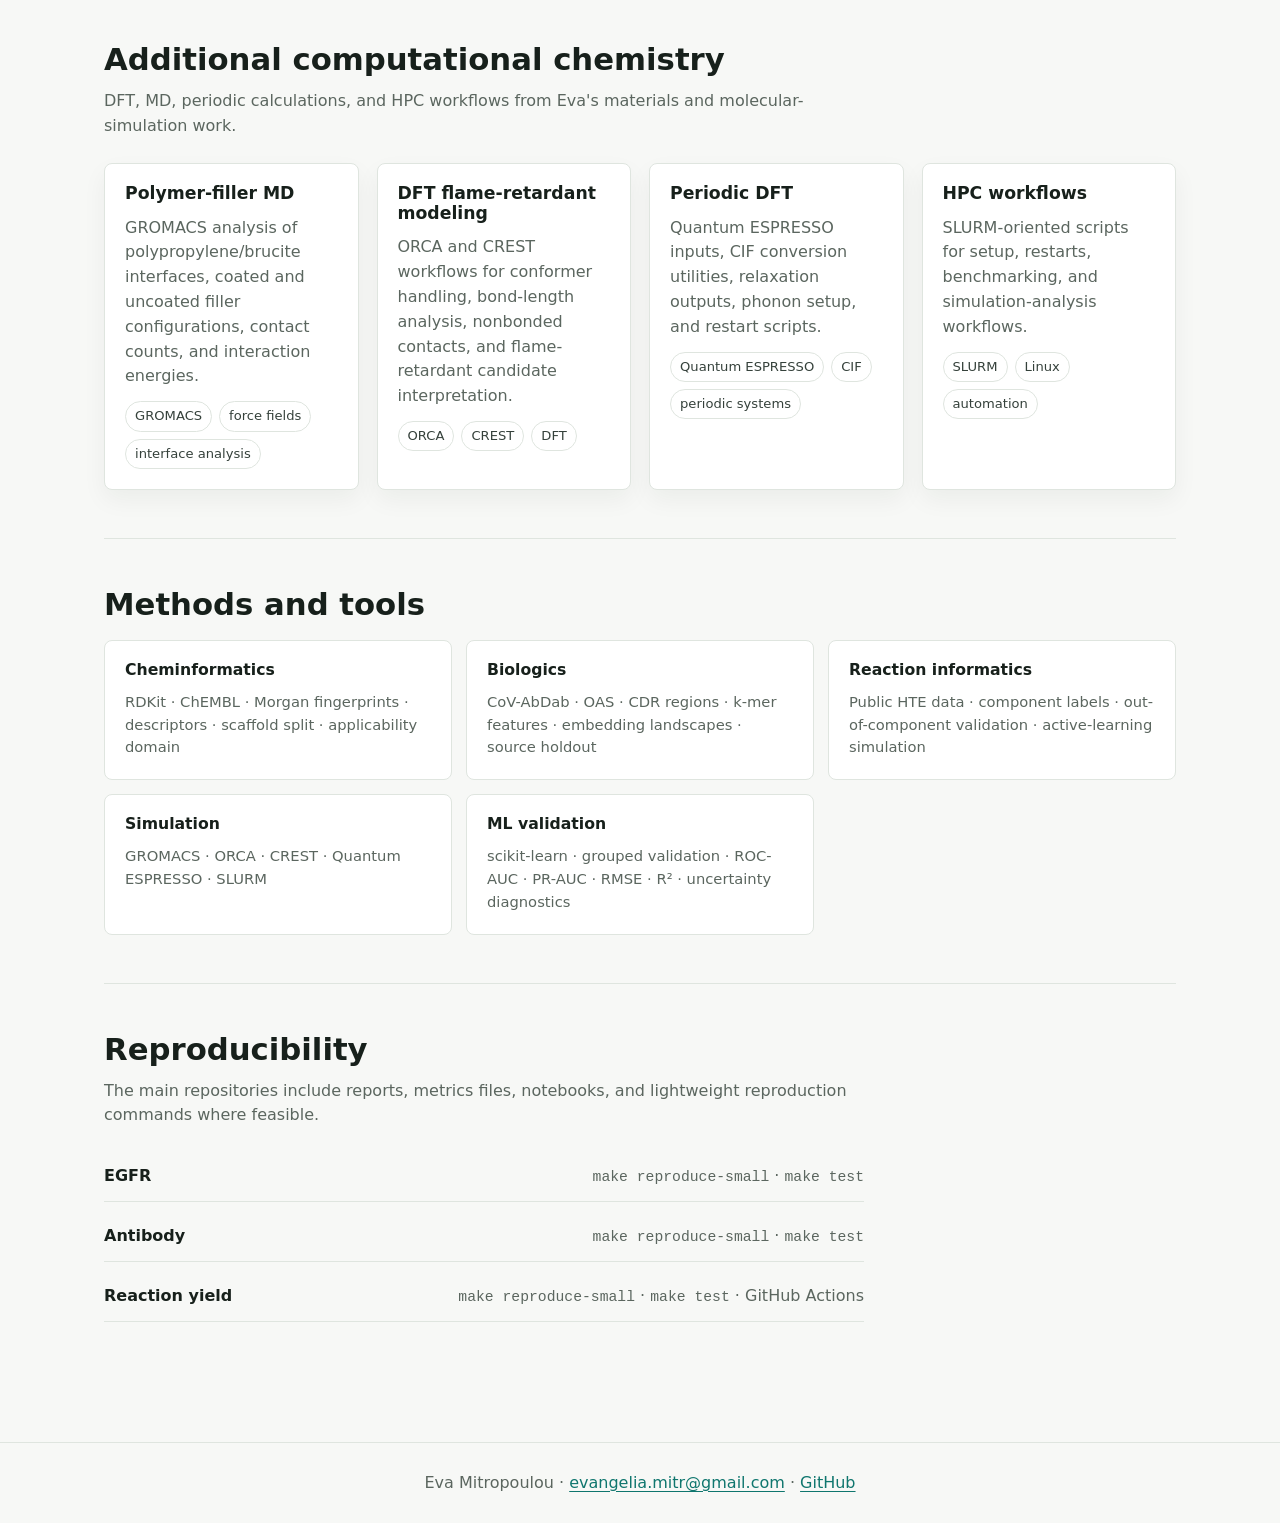
==== commit cd6314ec: "Expose antibody unsupervised landscape analysis" ====
--- a/docs/index.html
+++ b/docs/index.html
@@ -36,7 +36,7 @@
         <h1>Eva Mitropoulou</h1>
         <p class="lead">Computational chemist working on CADD/QSAR, antibody sequence ML, reaction-yield modeling, and molecular simulation.</p>
         <p>The projects below collect public-data workflows, validation reports, notebooks, figures, and reproducible code.</p>
-        <p class="hero-proof">EGFR · antibody records · public HTE reactions · polymer interfaces</p>
+        <p class="hero-context">EGFR · antibody records · public HTE reactions · polymer interfaces</p>
         <div class="cta-row">
           <a class="button" href="#main-work">Projects</a>
           <a class="button secondary" href="cv.html">CV</a>
@@ -58,7 +58,7 @@
             <h3 class="result-title">Antibody ML</h3>
             <p class="result-line">5,573 strict labeled records</p>
             <p class="result-line">Grouped ROC-AUC 0.780</p>
-            <p class="result-line">Grouped PR-AUC 0.823</p>
+            <p class="result-line">9-cluster sequence landscape</p>
           </article>
           <article class="result-card">
             <h3 class="result-title">Reaction yield</h3>
@@ -99,12 +99,12 @@
           <article class="work-card">
             <span class="domain-label">Biologics</span>
             <h3>Antibody sequence ML</h3>
-            <p>Public antibody sequence-record workflow with k-mer baselines, CDR/region analysis, source-holdout validation, OAS background retrieval, and existing-record prioritization.</p>
-            <p>The selected broad scorer is a whole-pair k-mer model; the paired-region analysis uses region-only k-mers.</p>
+            <p>Public antibody sequence-record workflow with k-mer baselines, CDR/region analysis, unsupervised embedding-space clustering, source-holdout validation, OAS background retrieval, and existing-record prioritization.</p>
+            <p>The selected broad scorer is supervised whole-pair k-mer logistic regression; the landscape module clusters cached pair embeddings without using labels.</p>
             <div class="metric-row">
               <span class="mini-metric">5,573 records</span>
               <span class="mini-metric">ROC-AUC 0.780</span>
-              <span class="mini-metric">PR-AUC 0.823</span>
+              <span class="mini-metric">9 clusters</span>
             </div>
             <div class="link-row">
               <a href="projects/antibody-sequence-ml.html">Project</a>
@@ -178,7 +178,7 @@
           </div>
           <div class="tool-group">
             <h3>Biologics</h3>
-            <p>CoV-AbDab · OAS · CDR regions · k-mer features · source holdout</p>
+            <p>CoV-AbDab · OAS · CDR regions · k-mer features · embedding landscapes · source holdout</p>
           </div>
           <div class="tool-group">
             <h3>Reaction informatics</h3>
--- a/docs/assets/css/styles.css
+++ b/docs/assets/css/styles.css
@@ -147,7 +147,7 @@
   max-width: 760px;
 }
 
-.hero-proof {
+.hero-context {
   margin: 12px 0 0;
   color: var(--muted);
   font-size: 0.95rem;
@@ -309,7 +309,7 @@
 
 .tools-grid {
   display: grid;
-  grid-template-columns: repeat(5, minmax(0, 1fr));
+  grid-template-columns: repeat(3, minmax(0, 1fr));
   gap: 14px;
 }
 
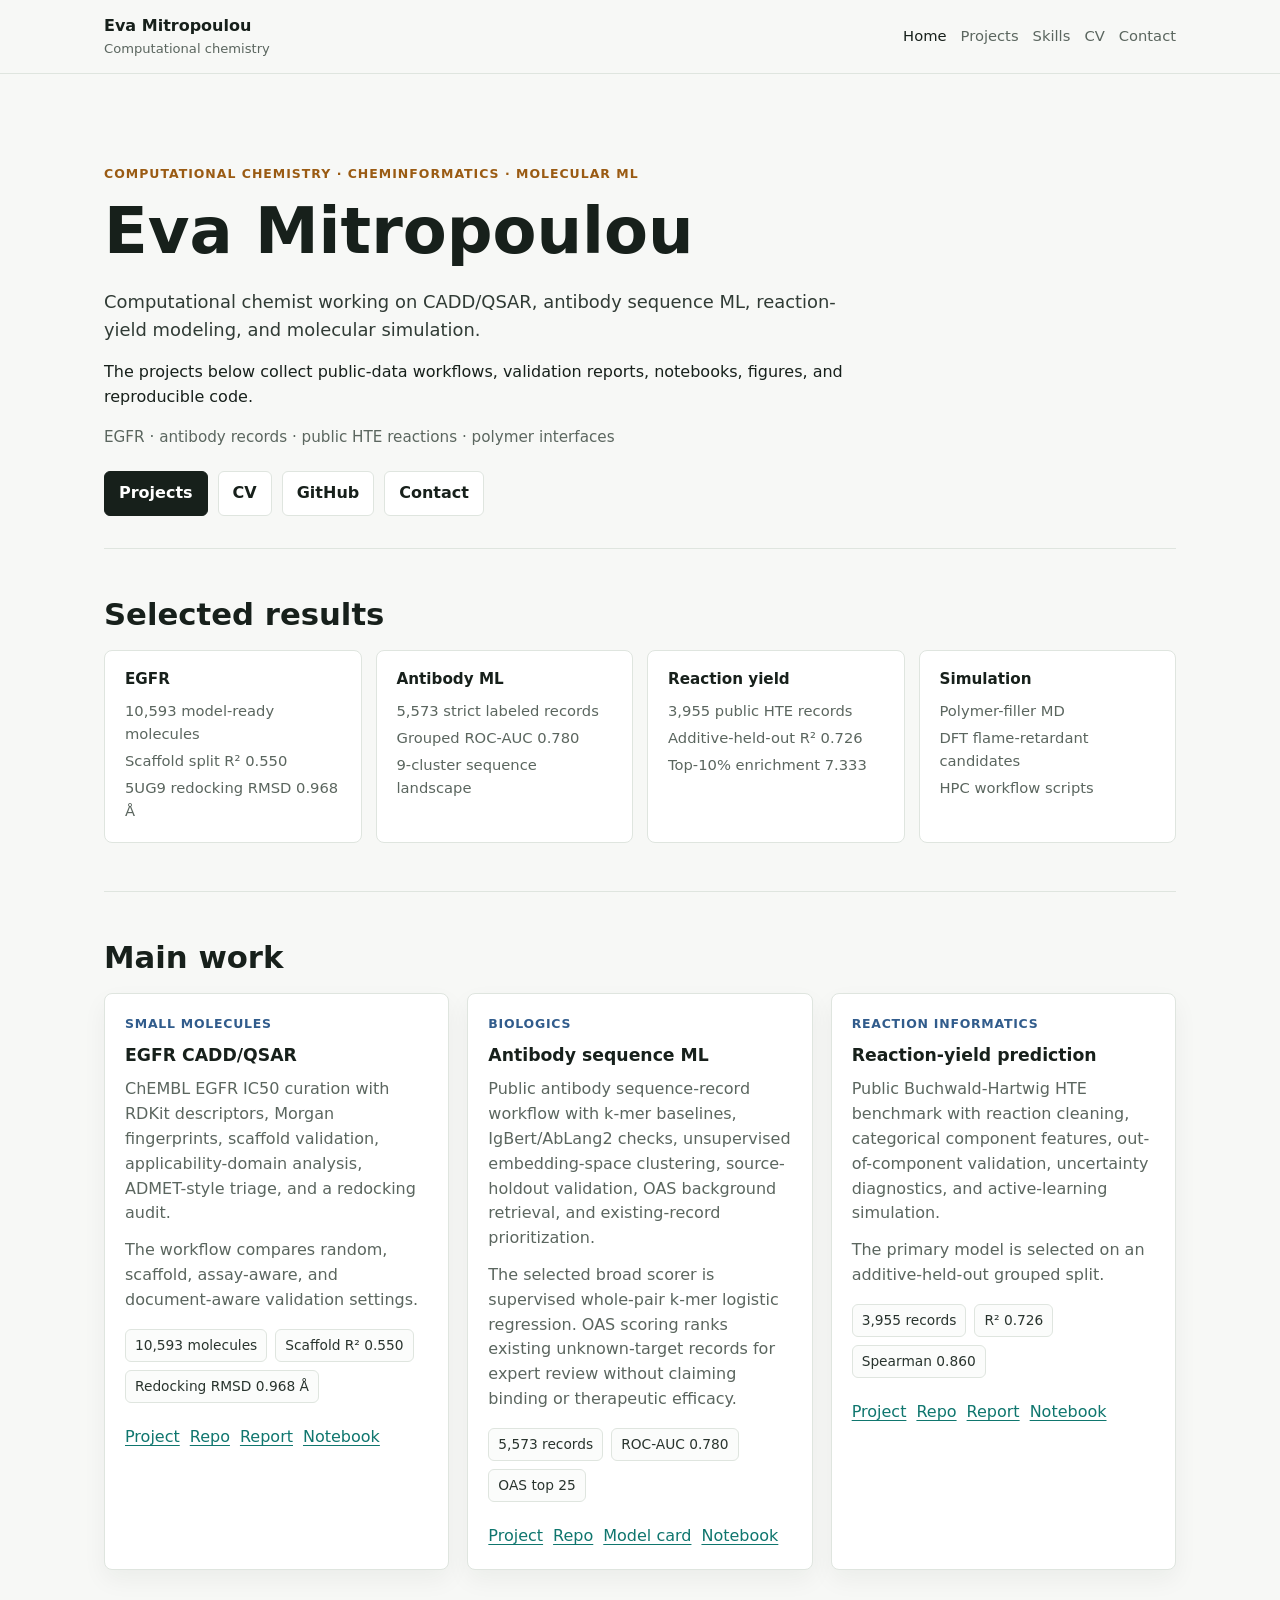
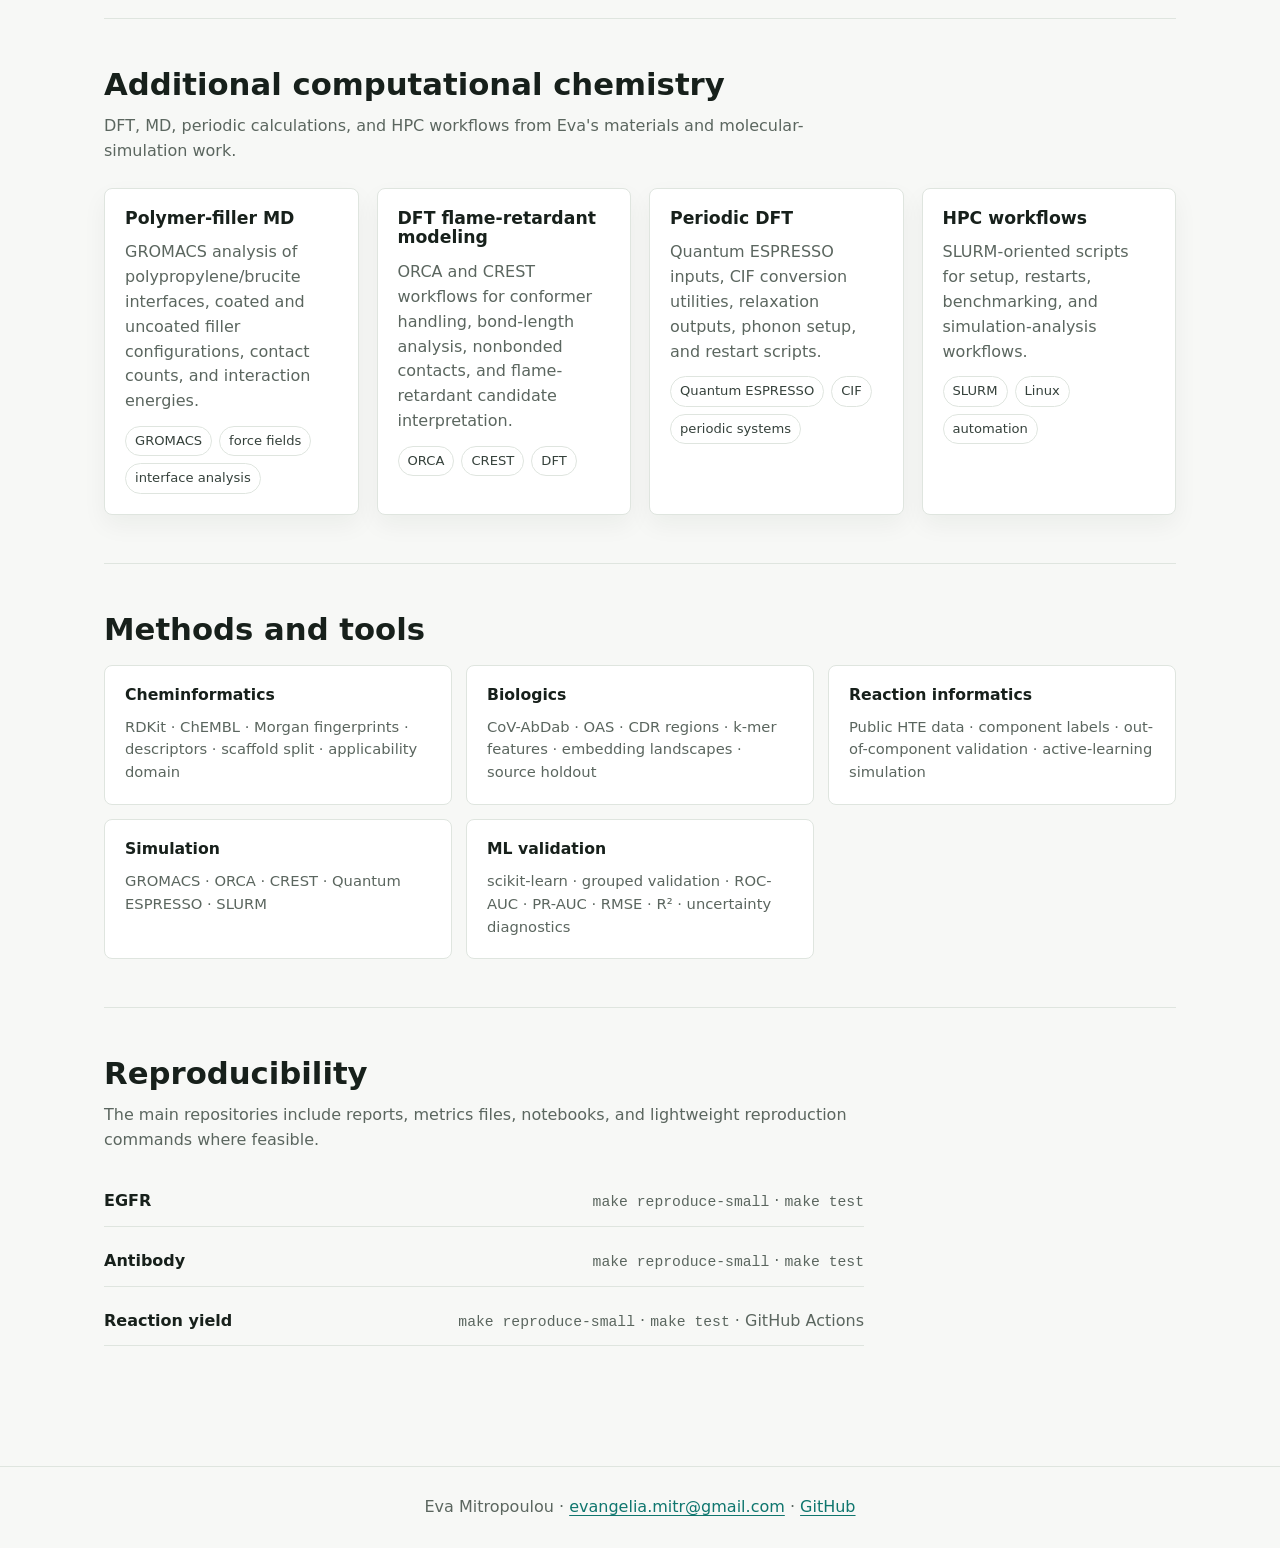
==== commit 07a3b3b9: "Sync antibody portfolio with project repo" ====
--- a/docs/index.html
+++ b/docs/index.html
@@ -99,12 +99,12 @@
           <article class="work-card">
             <span class="domain-label">Biologics</span>
             <h3>Antibody sequence ML</h3>
-            <p>Public antibody sequence-record workflow with k-mer baselines, CDR/region analysis, unsupervised embedding-space clustering, source-holdout validation, OAS background retrieval, and existing-record prioritization.</p>
-            <p>The selected broad scorer is supervised whole-pair k-mer logistic regression; the landscape module clusters cached pair embeddings without using labels.</p>
+            <p>Public antibody sequence-record workflow with k-mer baselines, IgBert/AbLang2 checks, unsupervised embedding-space clustering, source-holdout validation, OAS background retrieval, and existing-record prioritization.</p>
+            <p>The selected broad scorer is supervised whole-pair k-mer logistic regression. OAS scoring ranks existing unknown-target records for expert review without claiming binding or therapeutic efficacy.</p>
             <div class="metric-row">
               <span class="mini-metric">5,573 records</span>
               <span class="mini-metric">ROC-AUC 0.780</span>
-              <span class="mini-metric">9 clusters</span>
+              <span class="mini-metric">OAS top 25</span>
             </div>
             <div class="link-row">
               <a href="projects/antibody-sequence-ml.html">Project</a>
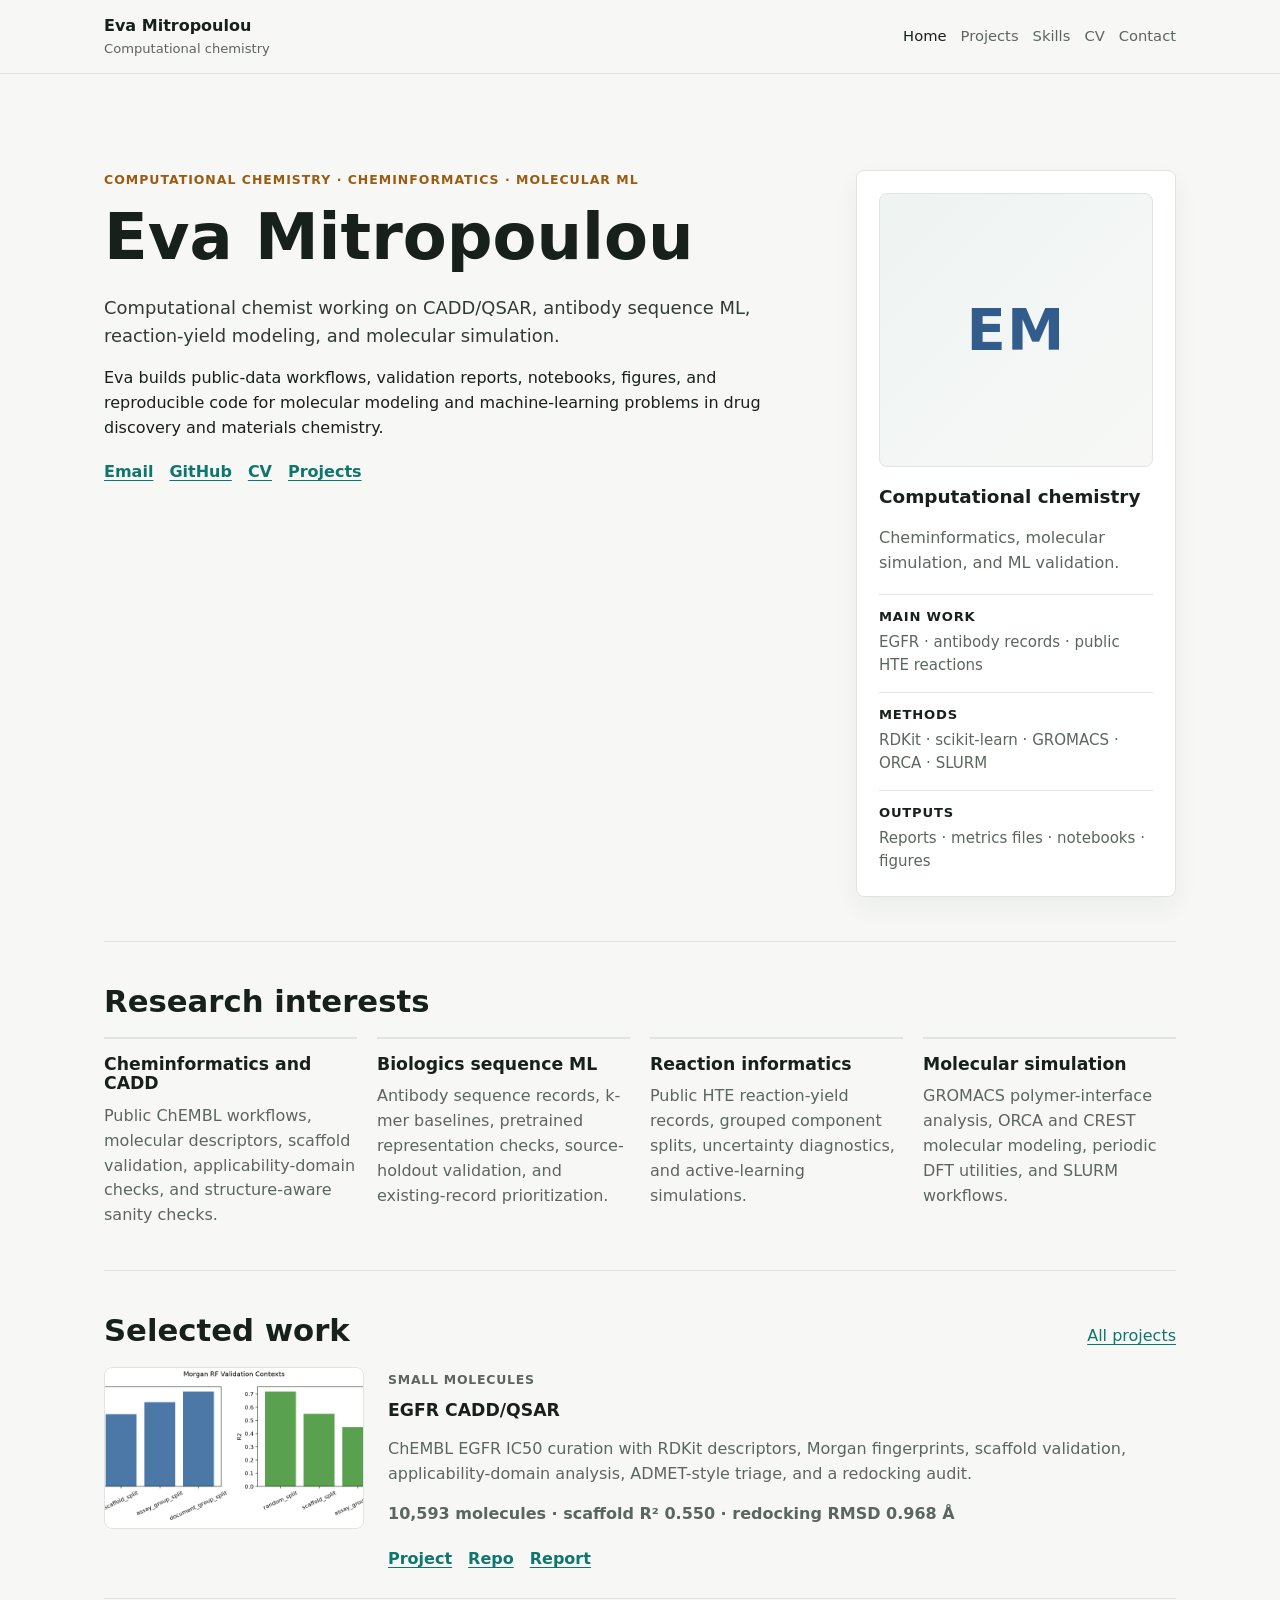
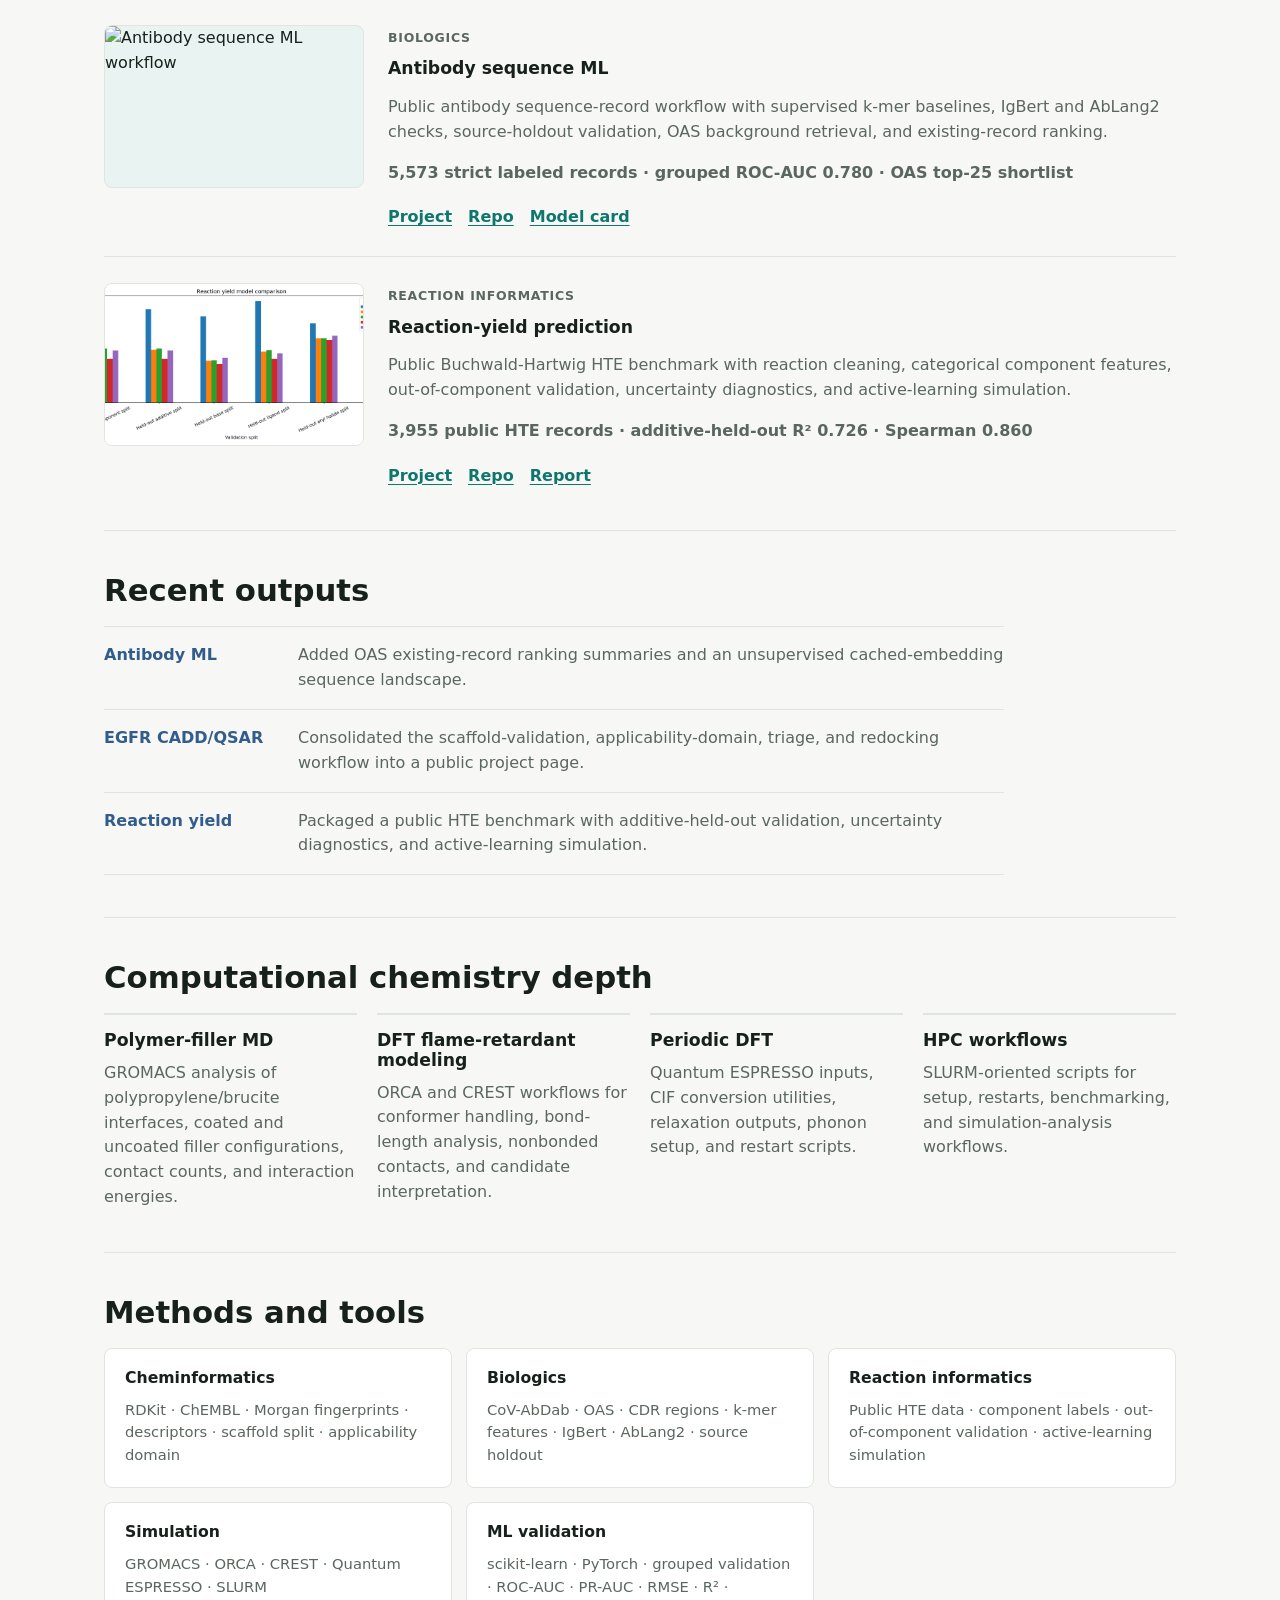
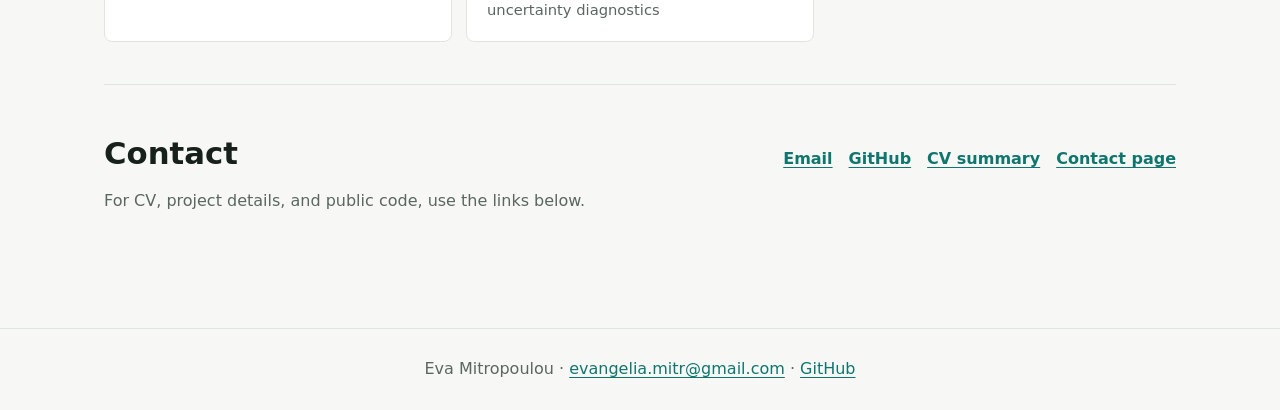
==== commit 13910267: "Create academic portfolio landing page" ====
--- a/docs/index.html
+++ b/docs/index.html
@@ -31,145 +31,147 @@
     </header>
 
     <main>
-      <section class="hero">
-        <p class="eyebrow">Computational chemistry · cheminformatics · molecular ML</p>
-        <h1>Eva Mitropoulou</h1>
-        <p class="lead">Computational chemist working on CADD/QSAR, antibody sequence ML, reaction-yield modeling, and molecular simulation.</p>
-        <p>The projects below collect public-data workflows, validation reports, notebooks, figures, and reproducible code.</p>
-        <p class="hero-context">EGFR · antibody records · public HTE reactions · polymer interfaces</p>
-        <div class="cta-row">
-          <a class="button" href="#main-work">Projects</a>
-          <a class="button secondary" href="cv.html">CV</a>
-          <a class="button secondary" href="https://github.com/eva-mitropoulou">GitHub</a>
-          <a class="button secondary" href="contact.html">Contact</a>
-        </div>
-      </section>
-
-      <section class="section" aria-labelledby="selected-results">
-        <h2 id="selected-results">Selected results</h2>
-        <div class="results-strip">
-          <article class="result-card">
-            <h3 class="result-title">EGFR</h3>
-            <p class="result-line">10,593 model-ready molecules</p>
-            <p class="result-line">Scaffold split R² 0.550</p>
-            <p class="result-line">5UG9 redocking RMSD 0.968 Å</p>
-          </article>
-          <article class="result-card">
-            <h3 class="result-title">Antibody ML</h3>
-            <p class="result-line">5,573 strict labeled records</p>
-            <p class="result-line">Grouped ROC-AUC 0.780</p>
-            <p class="result-line">9-cluster sequence landscape</p>
-          </article>
-          <article class="result-card">
-            <h3 class="result-title">Reaction yield</h3>
-            <p class="result-line">3,955 public HTE records</p>
-            <p class="result-line">Additive-held-out R² 0.726</p>
-            <p class="result-line">Top-10% enrichment 7.333</p>
-          </article>
-          <article class="result-card">
-            <h3 class="result-title">Simulation</h3>
-            <p class="result-line">Polymer-filler MD</p>
-            <p class="result-line">DFT flame-retardant candidates</p>
-            <p class="result-line">HPC workflow scripts</p>
-          </article>
-        </div>
-      </section>
-
-      <section class="section" id="main-work" aria-labelledby="main-work-title">
-        <h2 id="main-work-title">Main work</h2>
-        <div class="grid three">
-          <article class="work-card">
-            <span class="domain-label">Small molecules</span>
-            <h3>EGFR CADD/QSAR</h3>
-            <p>ChEMBL EGFR IC50 curation with RDKit descriptors, Morgan fingerprints, scaffold validation, applicability-domain analysis, ADMET-style triage, and a redocking audit.</p>
-            <p>The workflow compares random, scaffold, assay-aware, and document-aware validation settings.</p>
-            <div class="metric-row">
-              <span class="mini-metric">10,593 molecules</span>
-              <span class="mini-metric">Scaffold R² 0.550</span>
-              <span class="mini-metric">Redocking RMSD 0.968 Å</span>
+      <section class="landing-hero">
+        <div class="hero-copy">
+          <p class="eyebrow">Computational chemistry · cheminformatics · molecular ML</p>
+          <h1>Eva Mitropoulou</h1>
+          <p class="lead">Computational chemist working on CADD/QSAR, antibody sequence ML, reaction-yield modeling, and molecular simulation.</p>
+          <p>Eva builds public-data workflows, validation reports, notebooks, figures, and reproducible code for molecular modeling and machine-learning problems in drug discovery and materials chemistry.</p>
+          <div class="inline-links" aria-label="Primary links">
+            <a href="mailto:evangelia.mitr@gmail.com">Email</a>
+            <a href="https://github.com/eva-mitropoulou">GitHub</a>
+            <a href="cv.html">CV</a>
+            <a href="projects.html">Projects</a>
+          </div>
+        </div>
+        <aside class="profile-card" aria-label="Profile summary">
+          <div class="portrait-mark" aria-hidden="true">EM</div>
+          <h2>Computational chemistry</h2>
+          <p>Cheminformatics, molecular simulation, and ML validation.</p>
+          <dl class="profile-facts">
+            <div><dt>Main work</dt><dd>EGFR · antibody records · public HTE reactions</dd></div>
+            <div><dt>Methods</dt><dd>RDKit · scikit-learn · GROMACS · ORCA · SLURM</dd></div>
+            <div><dt>Outputs</dt><dd>Reports · metrics files · notebooks · figures</dd></div>
+          </dl>
+        </aside>
+      </section>
+
+      <section class="section landing-section" aria-labelledby="research-interests">
+        <h2 id="research-interests">Research interests</h2>
+        <div class="interest-grid">
+          <article>
+            <h3>Cheminformatics and CADD</h3>
+            <p>Public ChEMBL workflows, molecular descriptors, scaffold validation, applicability-domain checks, and structure-aware sanity checks.</p>
+          </article>
+          <article>
+            <h3>Biologics sequence ML</h3>
+            <p>Antibody sequence records, k-mer baselines, pretrained representation checks, source-holdout validation, and existing-record prioritization.</p>
+          </article>
+          <article>
+            <h3>Reaction informatics</h3>
+            <p>Public HTE reaction-yield records, grouped component splits, uncertainty diagnostics, and active-learning simulations.</p>
+          </article>
+          <article>
+            <h3>Molecular simulation</h3>
+            <p>GROMACS polymer-interface analysis, ORCA and CREST molecular modeling, periodic DFT utilities, and SLURM workflows.</p>
+          </article>
+        </div>
+      </section>
+
+      <section class="section landing-section" id="main-work" aria-labelledby="selected-work">
+        <div class="section-heading">
+          <h2 id="selected-work">Selected work</h2>
+          <a href="projects.html">All projects</a>
+        </div>
+        <div class="feature-list">
+          <article class="feature-item">
+            <img src="assets/figures/egfr_validation_contexts.png" alt="EGFR validation contexts">
+            <div>
+              <p class="domain-label">Small molecules</p>
+              <h3>EGFR CADD/QSAR</h3>
+              <p>ChEMBL EGFR IC50 curation with RDKit descriptors, Morgan fingerprints, scaffold validation, applicability-domain analysis, ADMET-style triage, and a redocking audit.</p>
+              <p class="compact-metrics">10,593 molecules · scaffold R² 0.550 · redocking RMSD 0.968 Å</p>
+              <div class="inline-links">
+                <a href="projects/egfr-qsar-cadd.html">Project</a>
+                <a href="https://github.com/eva-mitropoulou/egfr-cadd-qsar-admet">Repo</a>
+                <a href="https://github.com/eva-mitropoulou/egfr-cadd-qsar-admet/blob/main/reports/final_egfr_cadd_qsar_report.md">Report</a>
+              </div>
             </div>
-            <div class="link-row">
-              <a href="projects/egfr-qsar-cadd.html">Project</a>
-              <a href="https://github.com/eva-mitropoulou/egfr-cadd-qsar-admet">Repo</a>
-              <a href="https://github.com/eva-mitropoulou/egfr-cadd-qsar-admet/blob/main/reports/final_egfr_cadd_qsar_report.md">Report</a>
-              <a href="https://github.com/eva-mitropoulou/portfolio/blob/master/projects/egfr-cadd-qsar/notebooks/02_egfr_qsar_cadd_benchmark.ipynb">Notebook</a>
+          </article>
+
+          <article class="feature-item">
+            <img src="assets/figures/antibody_project_workflow.png" alt="Antibody sequence ML workflow">
+            <div>
+              <p class="domain-label">Biologics</p>
+              <h3>Antibody sequence ML</h3>
+              <p>Public antibody sequence-record workflow with supervised k-mer baselines, IgBert and AbLang2 checks, source-holdout validation, OAS background retrieval, and existing-record ranking.</p>
+              <p class="compact-metrics">5,573 strict labeled records · grouped ROC-AUC 0.780 · OAS top-25 shortlist</p>
+              <div class="inline-links">
+                <a href="projects/antibody-sequence-ml.html">Project</a>
+                <a href="https://github.com/eva-mitropoulou/antibody-prioritization">Repo</a>
+                <a href="https://github.com/eva-mitropoulou/antibody-prioritization/blob/main/docs/MODEL_CARD.md">Model card</a>
+              </div>
             </div>
           </article>
 
-          <article class="work-card">
-            <span class="domain-label">Biologics</span>
-            <h3>Antibody sequence ML</h3>
-            <p>Public antibody sequence-record workflow with k-mer baselines, IgBert/AbLang2 checks, unsupervised embedding-space clustering, source-holdout validation, OAS background retrieval, and existing-record prioritization.</p>
-            <p>The selected broad scorer is supervised whole-pair k-mer logistic regression. OAS scoring ranks existing unknown-target records for expert review without claiming binding or therapeutic efficacy.</p>
-            <div class="metric-row">
-              <span class="mini-metric">5,573 records</span>
-              <span class="mini-metric">ROC-AUC 0.780</span>
-              <span class="mini-metric">OAS top 25</span>
+          <article class="feature-item">
+            <img src="assets/figures/reaction_yield_model_comparison.png" alt="Reaction-yield model comparison">
+            <div>
+              <p class="domain-label">Reaction informatics</p>
+              <h3>Reaction-yield prediction</h3>
+              <p>Public Buchwald-Hartwig HTE benchmark with reaction cleaning, categorical component features, out-of-component validation, uncertainty diagnostics, and active-learning simulation.</p>
+              <p class="compact-metrics">3,955 public HTE records · additive-held-out R² 0.726 · Spearman 0.860</p>
+              <div class="inline-links">
+                <a href="projects/reaction-yield-ml.html">Project</a>
+                <a href="https://github.com/eva-mitropoulou/reaction-yield-prediction">Repo</a>
+                <a href="https://github.com/eva-mitropoulou/reaction-yield-prediction/blob/main/reports/final_project_report.md">Report</a>
+              </div>
             </div>
-            <div class="link-row">
-              <a href="projects/antibody-sequence-ml.html">Project</a>
-              <a href="https://github.com/eva-mitropoulou/antibody-prioritization">Repo</a>
-              <a href="https://github.com/eva-mitropoulou/antibody-prioritization/blob/main/docs/MODEL_CARD.md">Model card</a>
-              <a href="https://github.com/eva-mitropoulou/portfolio/blob/master/projects/antibody-sequence-ml/notebooks/01_antibody_sequence_ml_workflow.ipynb">Notebook</a>
-            </div>
-          </article>
-
-          <article class="work-card">
-            <span class="domain-label">Reaction informatics</span>
-            <h3>Reaction-yield prediction</h3>
-            <p>Public Buchwald-Hartwig HTE benchmark with reaction cleaning, categorical component features, out-of-component validation, uncertainty diagnostics, and active-learning simulation.</p>
-            <p>The primary model is selected on an additive-held-out grouped split.</p>
-            <div class="metric-row">
-              <span class="mini-metric">3,955 records</span>
-              <span class="mini-metric">R² 0.726</span>
-              <span class="mini-metric">Spearman 0.860</span>
-            </div>
-            <div class="link-row">
-              <a href="projects/reaction-yield-ml.html">Project</a>
-              <a href="https://github.com/eva-mitropoulou/reaction-yield-prediction">Repo</a>
-              <a href="https://github.com/eva-mitropoulou/reaction-yield-prediction/blob/main/reports/final_project_report.md">Report</a>
-              <a href="https://github.com/eva-mitropoulou/portfolio/blob/master/projects/reaction-yield-ml/notebooks/04_reaction_yield_ml_walkthrough.ipynb">Notebook</a>
-            </div>
-          </article>
-        </div>
-      </section>
-
-      <section class="section" aria-labelledby="additional-chemistry">
-        <h2 id="additional-chemistry">Additional computational chemistry</h2>
-        <p class="section-intro">DFT, MD, periodic calculations, and HPC workflows from Eva's materials and molecular-simulation work.</p>
-        <div class="grid four">
-          <article class="card compact-card">
-            <div class="card-body">
-              <h3>Polymer-filler MD</h3>
-              <p>GROMACS analysis of polypropylene/brucite interfaces, coated and uncoated filler configurations, contact counts, and interaction energies.</p>
-              <ul class="tag-list"><li>GROMACS</li><li>force fields</li><li>interface analysis</li></ul>
-            </div>
-          </article>
-          <article class="card compact-card">
-            <div class="card-body">
-              <h3>DFT flame-retardant modeling</h3>
-              <p>ORCA and CREST workflows for conformer handling, bond-length analysis, nonbonded contacts, and flame-retardant candidate interpretation.</p>
-              <ul class="tag-list"><li>ORCA</li><li>CREST</li><li>DFT</li></ul>
-            </div>
-          </article>
-          <article class="card compact-card">
-            <div class="card-body">
-              <h3>Periodic DFT</h3>
-              <p>Quantum ESPRESSO inputs, CIF conversion utilities, relaxation outputs, phonon setup, and restart scripts.</p>
-              <ul class="tag-list"><li>Quantum ESPRESSO</li><li>CIF</li><li>periodic systems</li></ul>
-            </div>
-          </article>
-          <article class="card compact-card">
-            <div class="card-body">
-              <h3>HPC workflows</h3>
-              <p>SLURM-oriented scripts for setup, restarts, benchmarking, and simulation-analysis workflows.</p>
-              <ul class="tag-list"><li>SLURM</li><li>Linux</li><li>automation</li></ul>
-            </div>
-          </article>
-        </div>
-      </section>
-
-      <section class="section" aria-labelledby="methods-tools">
+          </article>
+        </div>
+      </section>
+
+      <section class="section landing-section" aria-labelledby="recent-outputs">
+        <h2 id="recent-outputs">Recent outputs</h2>
+        <div class="news-list">
+          <article>
+            <span>Antibody ML</span>
+            <p>Added OAS existing-record ranking summaries and an unsupervised cached-embedding sequence landscape.</p>
+          </article>
+          <article>
+            <span>EGFR CADD/QSAR</span>
+            <p>Consolidated the scaffold-validation, applicability-domain, triage, and redocking workflow into a public project page.</p>
+          </article>
+          <article>
+            <span>Reaction yield</span>
+            <p>Packaged a public HTE benchmark with additive-held-out validation, uncertainty diagnostics, and active-learning simulation.</p>
+          </article>
+        </div>
+      </section>
+
+      <section class="section landing-section" aria-labelledby="computational-depth">
+        <h2 id="computational-depth">Computational chemistry depth</h2>
+        <div class="depth-grid">
+          <article>
+            <h3>Polymer-filler MD</h3>
+            <p>GROMACS analysis of polypropylene/brucite interfaces, coated and uncoated filler configurations, contact counts, and interaction energies.</p>
+          </article>
+          <article>
+            <h3>DFT flame-retardant modeling</h3>
+            <p>ORCA and CREST workflows for conformer handling, bond-length analysis, nonbonded contacts, and candidate interpretation.</p>
+          </article>
+          <article>
+            <h3>Periodic DFT</h3>
+            <p>Quantum ESPRESSO inputs, CIF conversion utilities, relaxation outputs, phonon setup, and restart scripts.</p>
+          </article>
+          <article>
+            <h3>HPC workflows</h3>
+            <p>SLURM-oriented scripts for setup, restarts, benchmarking, and simulation-analysis workflows.</p>
+          </article>
+        </div>
+      </section>
+
+      <section class="section landing-section" aria-labelledby="methods-tools">
         <h2 id="methods-tools">Methods and tools</h2>
         <div class="tools-grid">
           <div class="tool-group">
@@ -178,7 +180,7 @@
           </div>
           <div class="tool-group">
             <h3>Biologics</h3>
-            <p>CoV-AbDab · OAS · CDR regions · k-mer features · embedding landscapes · source holdout</p>
+            <p>CoV-AbDab · OAS · CDR regions · k-mer features · IgBert · AbLang2 · source holdout</p>
           </div>
           <div class="tool-group">
             <h3>Reaction informatics</h3>
@@ -190,18 +192,21 @@
           </div>
           <div class="tool-group">
             <h3>ML validation</h3>
-            <p>scikit-learn · grouped validation · ROC-AUC · PR-AUC · RMSE · R² · uncertainty diagnostics</p>
-          </div>
-        </div>
-      </section>
-
-      <section class="section" aria-labelledby="reproducibility">
-        <h2 id="reproducibility">Reproducibility</h2>
-        <p class="section-intro">The main repositories include reports, metrics files, notebooks, and lightweight reproduction commands where feasible.</p>
-        <div class="repro-grid">
-          <div><strong>EGFR</strong><span><code>make reproduce-small</code> · <code>make test</code></span></div>
-          <div><strong>Antibody</strong><span><code>make reproduce-small</code> · <code>make test</code></span></div>
-          <div><strong>Reaction yield</strong><span><code>make reproduce-small</code> · <code>make test</code> · GitHub Actions</span></div>
+            <p>scikit-learn · PyTorch · grouped validation · ROC-AUC · PR-AUC · RMSE · R² · uncertainty diagnostics</p>
+          </div>
+        </div>
+      </section>
+
+      <section class="section landing-section contact-band" aria-labelledby="contact-links">
+        <div>
+          <h2 id="contact-links">Contact</h2>
+          <p>For CV, project details, and public code, use the links below.</p>
+        </div>
+        <div class="inline-links">
+          <a href="mailto:evangelia.mitr@gmail.com">Email</a>
+          <a href="https://github.com/eva-mitropoulou">GitHub</a>
+          <a href="cv.html">CV summary</a>
+          <a href="contact.html">Contact page</a>
         </div>
       </section>
     </main>
--- a/docs/assets/css/styles.css
+++ b/docs/assets/css/styles.css
@@ -105,6 +105,18 @@
   padding: 36px 0 32px;
 }
 
+.landing-hero {
+  display: grid;
+  grid-template-columns: minmax(0, 1fr) 320px;
+  gap: 56px;
+  align-items: start;
+  padding: 42px 0 44px;
+}
+
+.hero-copy {
+  max-width: 760px;
+}
+
 .eyebrow {
   margin: 0 0 12px;
   color: var(--accent-2);
@@ -151,6 +163,75 @@
   margin: 12px 0 0;
   color: var(--muted);
   font-size: 0.95rem;
+}
+
+.inline-links {
+  display: flex;
+  flex-wrap: wrap;
+  gap: 10px 16px;
+  margin-top: 20px;
+}
+
+.inline-links a {
+  font-weight: 700;
+}
+
+.profile-card {
+  position: sticky;
+  top: 92px;
+  border: 1px solid var(--line);
+  border-radius: 8px;
+  background: var(--panel);
+  box-shadow: var(--shadow);
+  padding: 22px;
+}
+
+.portrait-mark {
+  display: grid;
+  width: 100%;
+  aspect-ratio: 1;
+  place-items: center;
+  border: 1px solid var(--line);
+  border-radius: 8px;
+  background: linear-gradient(135deg, #eef4f2, #f7f8f6);
+  color: var(--accent-3);
+  font-size: 3.6rem;
+  font-weight: 800;
+  letter-spacing: 0.02em;
+}
+
+.profile-card h2 {
+  margin-top: 20px;
+  font-size: 1.15rem;
+}
+
+.profile-card p {
+  color: var(--muted);
+}
+
+.profile-facts {
+  display: grid;
+  gap: 14px;
+  margin: 18px 0 0;
+}
+
+.profile-facts div {
+  padding-top: 12px;
+  border-top: 1px solid var(--line);
+}
+
+.profile-facts dt {
+  color: var(--ink);
+  font-size: 0.82rem;
+  font-weight: 800;
+  letter-spacing: 0.06em;
+  text-transform: uppercase;
+}
+
+.profile-facts dd {
+  margin: 4px 0 0;
+  color: var(--muted);
+  font-size: 0.94rem;
 }
 
 .cta-row,
@@ -196,6 +277,119 @@
   color: var(--muted);
 }
 
+.landing-section {
+  padding: 42px 0;
+}
+
+.section-heading {
+  display: flex;
+  align-items: baseline;
+  justify-content: space-between;
+  gap: 20px;
+  margin-bottom: 18px;
+}
+
+.section-heading h2 {
+  margin-bottom: 0;
+}
+
+.interest-grid,
+.depth-grid {
+  display: grid;
+  grid-template-columns: repeat(4, minmax(0, 1fr));
+  gap: 20px;
+}
+
+.interest-grid article,
+.depth-grid article {
+  border-top: 2px solid var(--line);
+  padding-top: 16px;
+}
+
+.interest-grid p,
+.depth-grid p {
+  color: var(--muted);
+  margin: 10px 0 0;
+}
+
+.feature-list {
+  display: grid;
+  gap: 26px;
+}
+
+.feature-item {
+  display: grid;
+  grid-template-columns: 260px minmax(0, 1fr);
+  gap: 24px;
+  align-items: start;
+  padding: 0 0 26px;
+  border-bottom: 1px solid var(--line);
+}
+
+.feature-item:last-child {
+  border-bottom: 0;
+  padding-bottom: 0;
+}
+
+.feature-item img {
+  display: block;
+  width: 100%;
+  aspect-ratio: 16 / 10;
+  object-fit: cover;
+  border: 1px solid var(--line);
+  border-radius: 8px;
+  background: var(--soft);
+}
+
+.feature-item p {
+  color: var(--muted);
+}
+
+.compact-metrics {
+  color: #26312b;
+  font-weight: 700;
+}
+
+.news-list {
+  display: grid;
+  gap: 0;
+  max-width: 900px;
+}
+
+.news-list article {
+  display: grid;
+  grid-template-columns: 170px minmax(0, 1fr);
+  gap: 24px;
+  padding: 16px 0;
+  border-top: 1px solid var(--line);
+}
+
+.news-list article:last-child {
+  border-bottom: 1px solid var(--line);
+}
+
+.news-list span {
+  color: var(--accent-3);
+  font-weight: 800;
+}
+
+.news-list p {
+  margin: 0;
+  color: var(--muted);
+}
+
+.contact-band {
+  display: flex;
+  align-items: baseline;
+  justify-content: space-between;
+  gap: 24px;
+}
+
+.contact-band p {
+  margin: 0;
+  color: var(--muted);
+}
+
 .grid {
   display: grid;
   gap: 18px;
@@ -537,8 +731,20 @@
 }
 
 @media (max-width: 1000px) {
+  .landing-hero,
+  .feature-item {
+    grid-template-columns: 1fr;
+  }
+
+  .profile-card {
+    position: static;
+    max-width: 420px;
+  }
+
   .grid.four,
-  .tools-grid {
+  .tools-grid,
+  .interest-grid,
+  .depth-grid {
     grid-template-columns: repeat(2, minmax(0, 1fr));
   }
 }
@@ -559,6 +765,16 @@
   .nav-links {
     justify-content: flex-start;
   }
+
+  .news-list article {
+    grid-template-columns: 1fr;
+    gap: 6px;
+  }
+
+  .contact-band {
+    align-items: flex-start;
+    flex-direction: column;
+  }
 }
 
 @media (max-width: 560px) {
@@ -575,7 +791,9 @@
   }
 
   .grid.four,
-  .tools-grid {
+  .tools-grid,
+  .interest-grid,
+  .depth-grid {
     grid-template-columns: 1fr;
   }
 
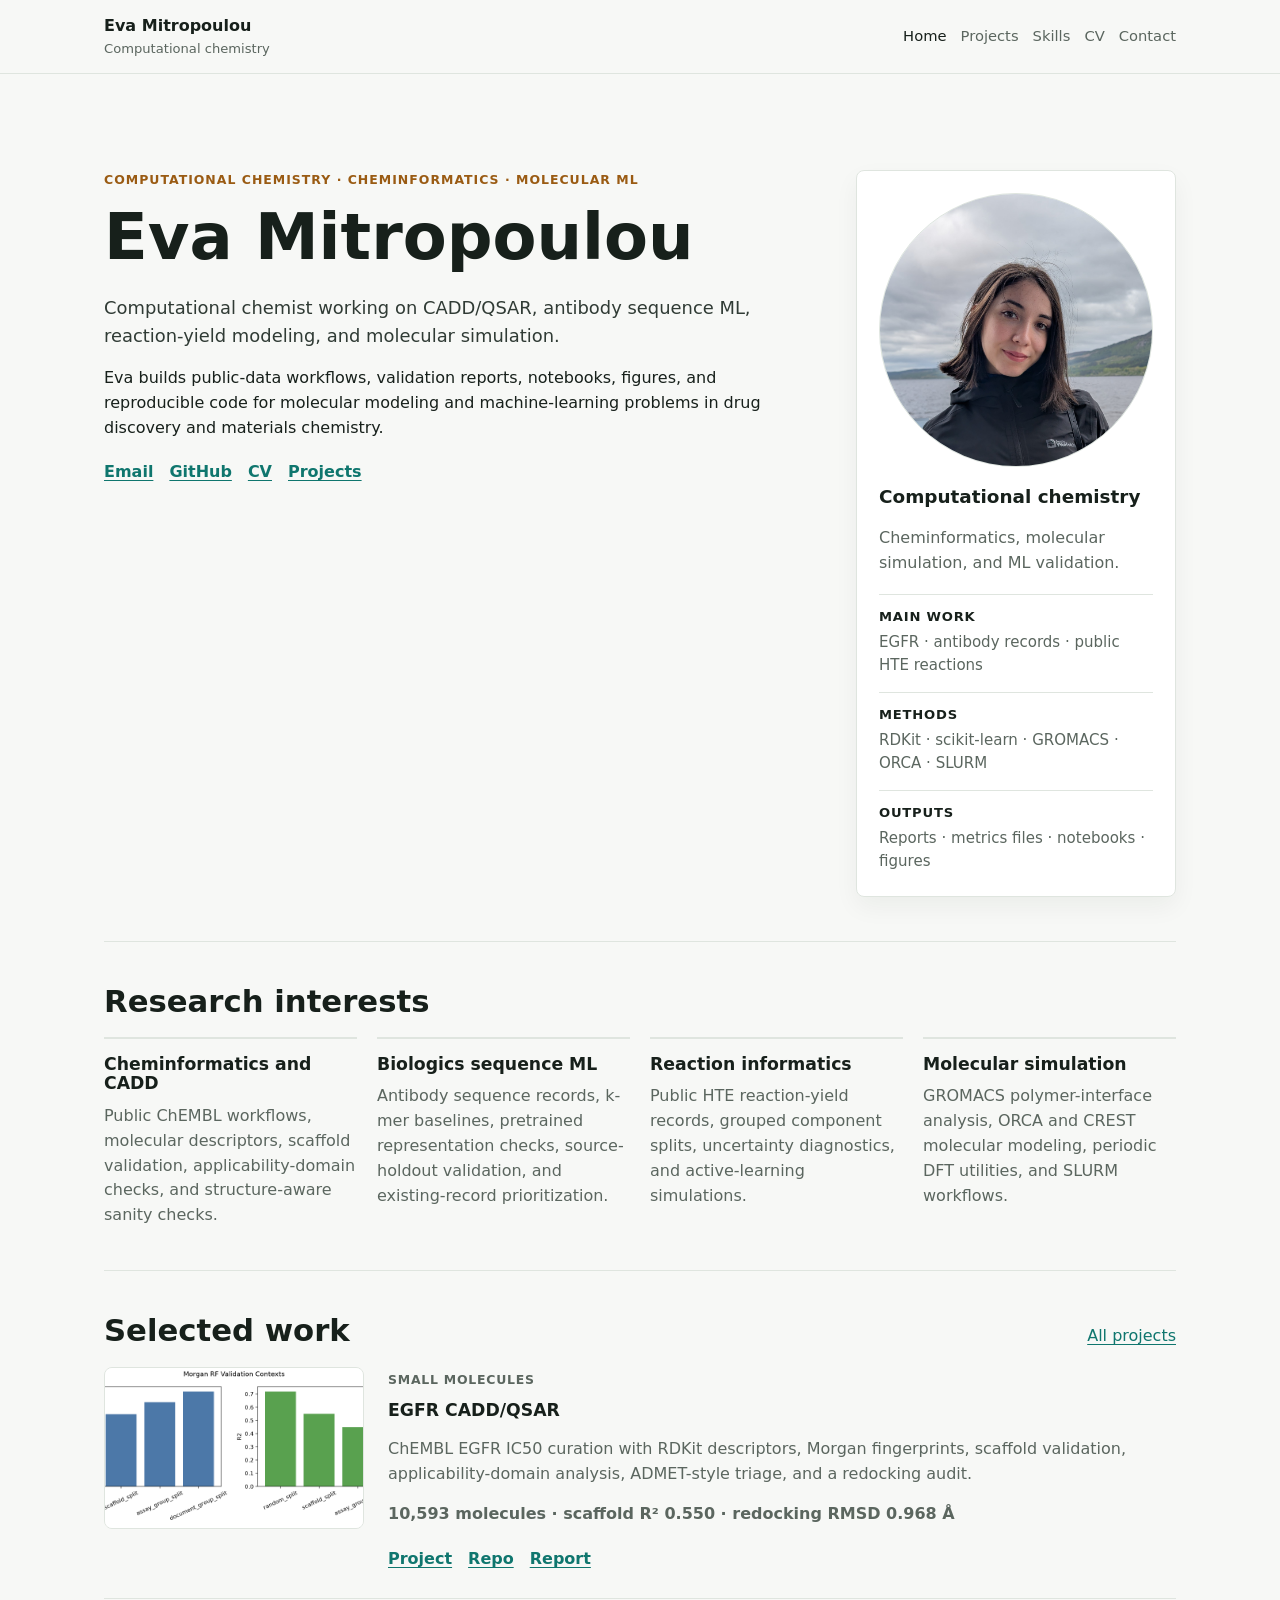
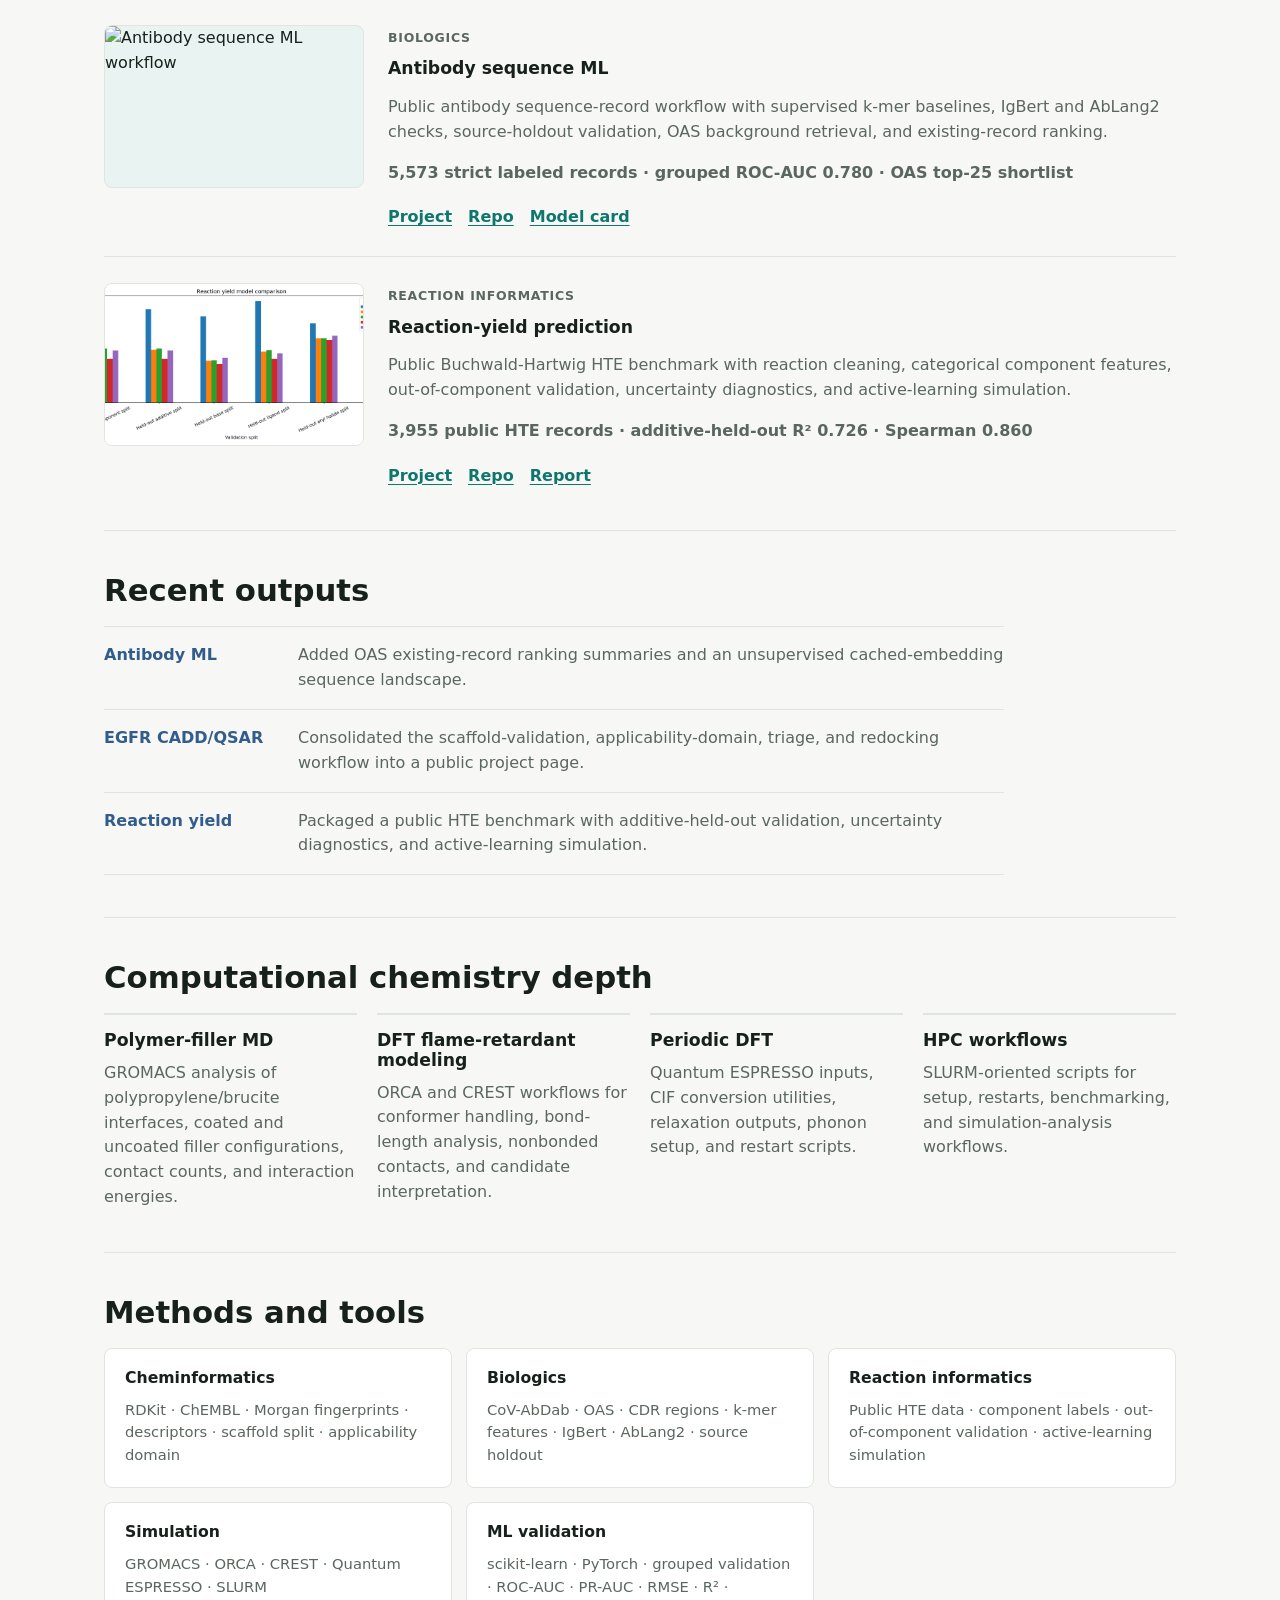
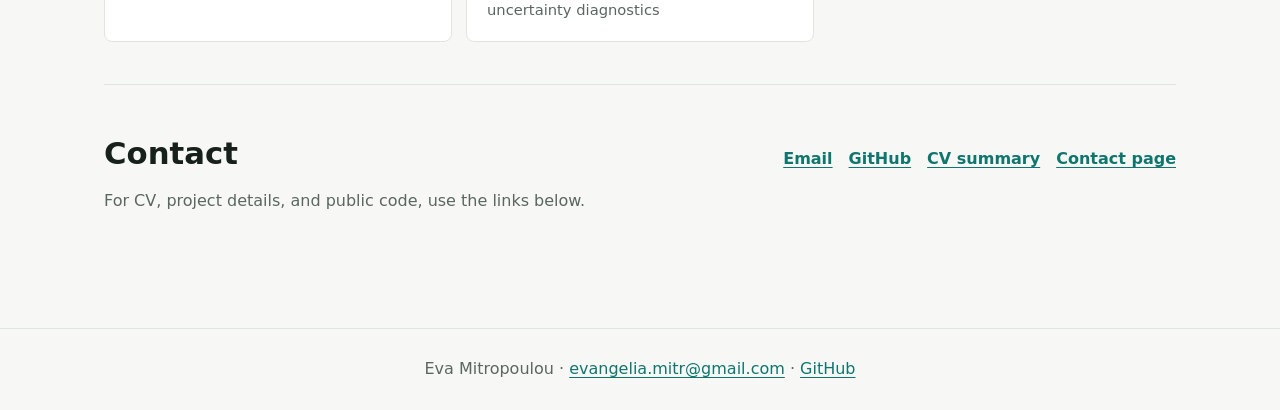
==== commit bbf4f9a3: "Add Eva profile portrait to landing page" ====
--- a/docs/index.html
+++ b/docs/index.html
@@ -45,7 +45,7 @@
           </div>
         </div>
         <aside class="profile-card" aria-label="Profile summary">
-          <div class="portrait-mark" aria-hidden="true">EM</div>
+          <img class="portrait-photo" src="assets/figures/eva-profile.jpg" alt="Portrait of Eva Mitropoulou">
           <h2>Computational chemistry</h2>
           <p>Cheminformatics, molecular simulation, and ML validation.</p>
           <dl class="profile-facts">
--- a/docs/assets/css/styles.css
+++ b/docs/assets/css/styles.css
@@ -186,18 +186,15 @@
   padding: 22px;
 }
 
-.portrait-mark {
-  display: grid;
+.portrait-photo {
+  display: block;
   width: 100%;
   aspect-ratio: 1;
-  place-items: center;
-  border: 1px solid var(--line);
-  border-radius: 8px;
-  background: linear-gradient(135deg, #eef4f2, #f7f8f6);
-  color: var(--accent-3);
-  font-size: 3.6rem;
-  font-weight: 800;
-  letter-spacing: 0.02em;
+  border: 1px solid var(--line);
+  border-radius: 50%;
+  background: var(--soft);
+  object-fit: cover;
+  object-position: 58% 48%;
 }
 
 .profile-card h2 {
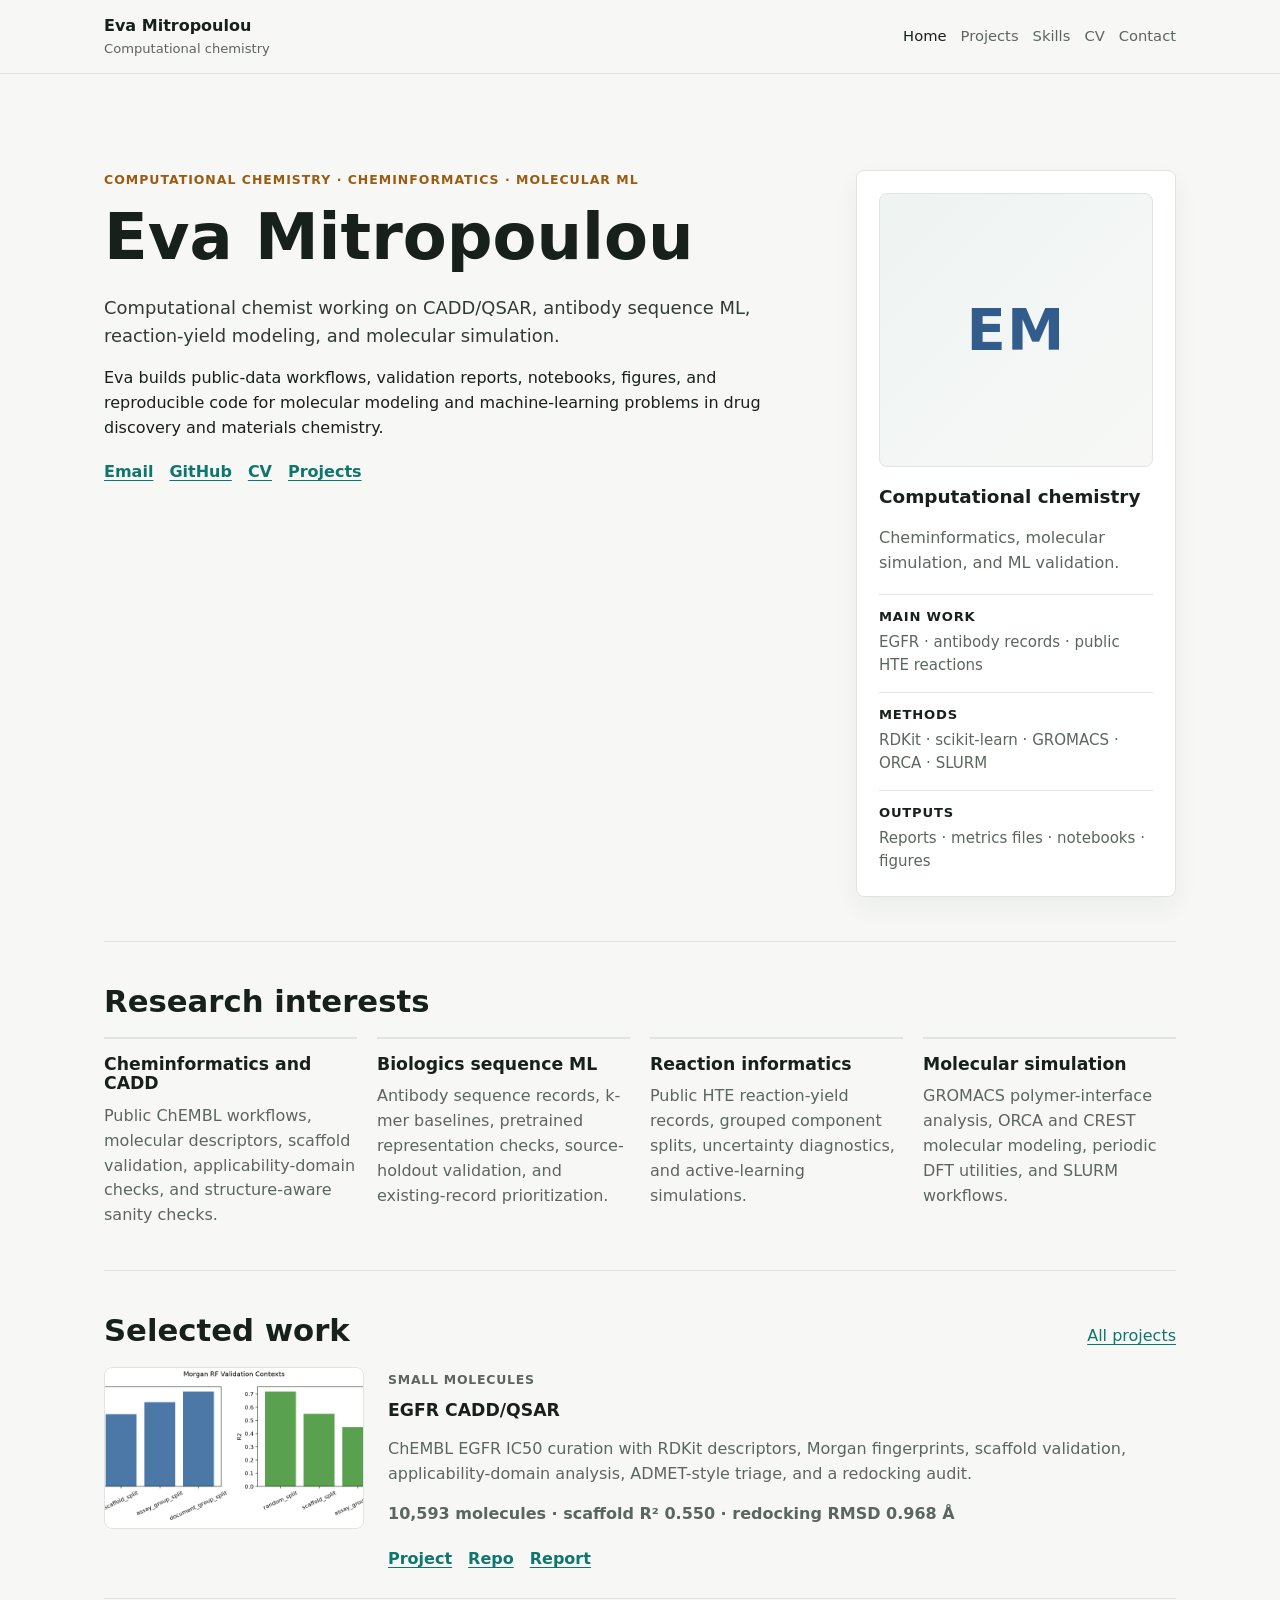
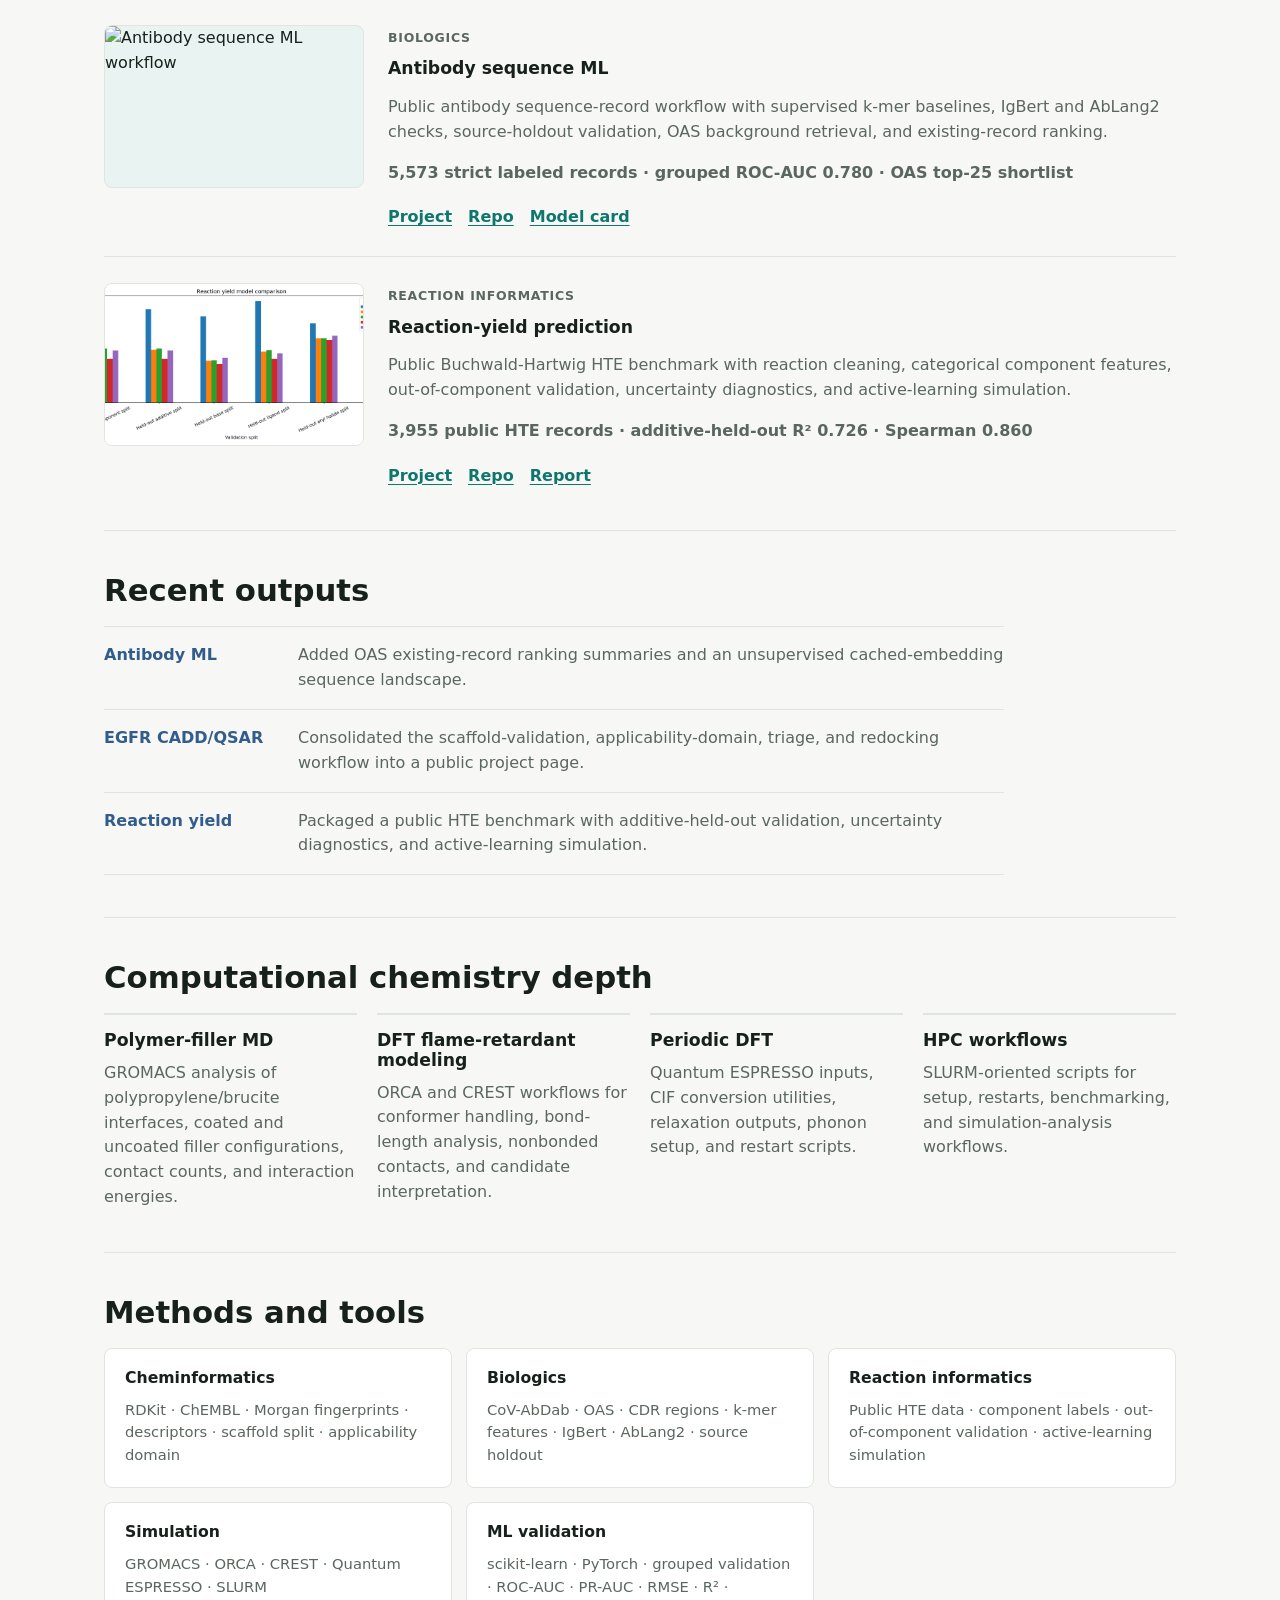
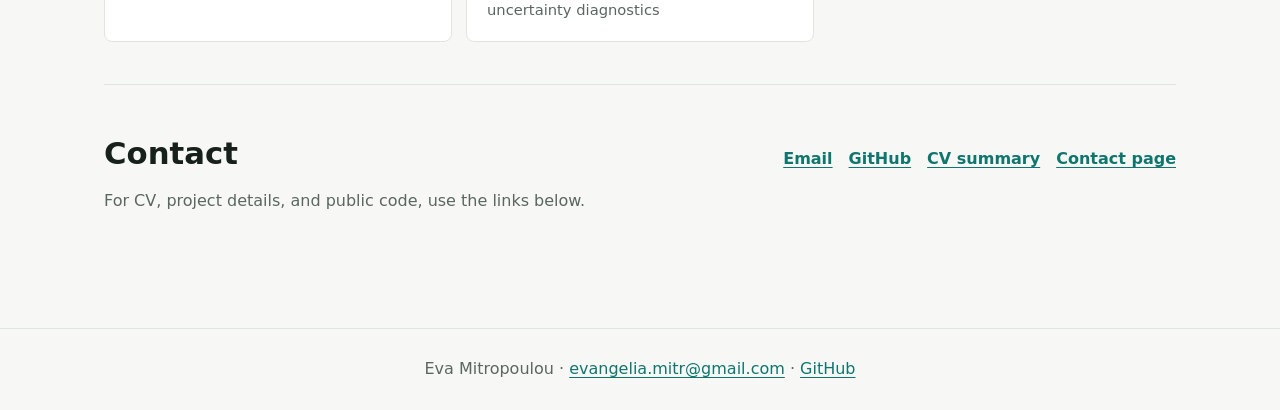
==== commit fb32707e: "Revert "Add Eva profile portrait to landing page" This reverts commit bbf4f9a3ec958fcaca48f85e281f6d" ====
--- a/docs/index.html
+++ b/docs/index.html
@@ -45,7 +45,7 @@
           </div>
         </div>
         <aside class="profile-card" aria-label="Profile summary">
-          <img class="portrait-photo" src="assets/figures/eva-profile.jpg" alt="Portrait of Eva Mitropoulou">
+          <div class="portrait-mark" aria-hidden="true">EM</div>
           <h2>Computational chemistry</h2>
           <p>Cheminformatics, molecular simulation, and ML validation.</p>
           <dl class="profile-facts">
--- a/docs/assets/css/styles.css
+++ b/docs/assets/css/styles.css
@@ -186,15 +186,18 @@
   padding: 22px;
 }
 
-.portrait-photo {
-  display: block;
+.portrait-mark {
+  display: grid;
   width: 100%;
   aspect-ratio: 1;
-  border: 1px solid var(--line);
-  border-radius: 50%;
-  background: var(--soft);
-  object-fit: cover;
-  object-position: 58% 48%;
+  place-items: center;
+  border: 1px solid var(--line);
+  border-radius: 8px;
+  background: linear-gradient(135deg, #eef4f2, #f7f8f6);
+  color: var(--accent-3);
+  font-size: 3.6rem;
+  font-weight: 800;
+  letter-spacing: 0.02em;
 }
 
 .profile-card h2 {
